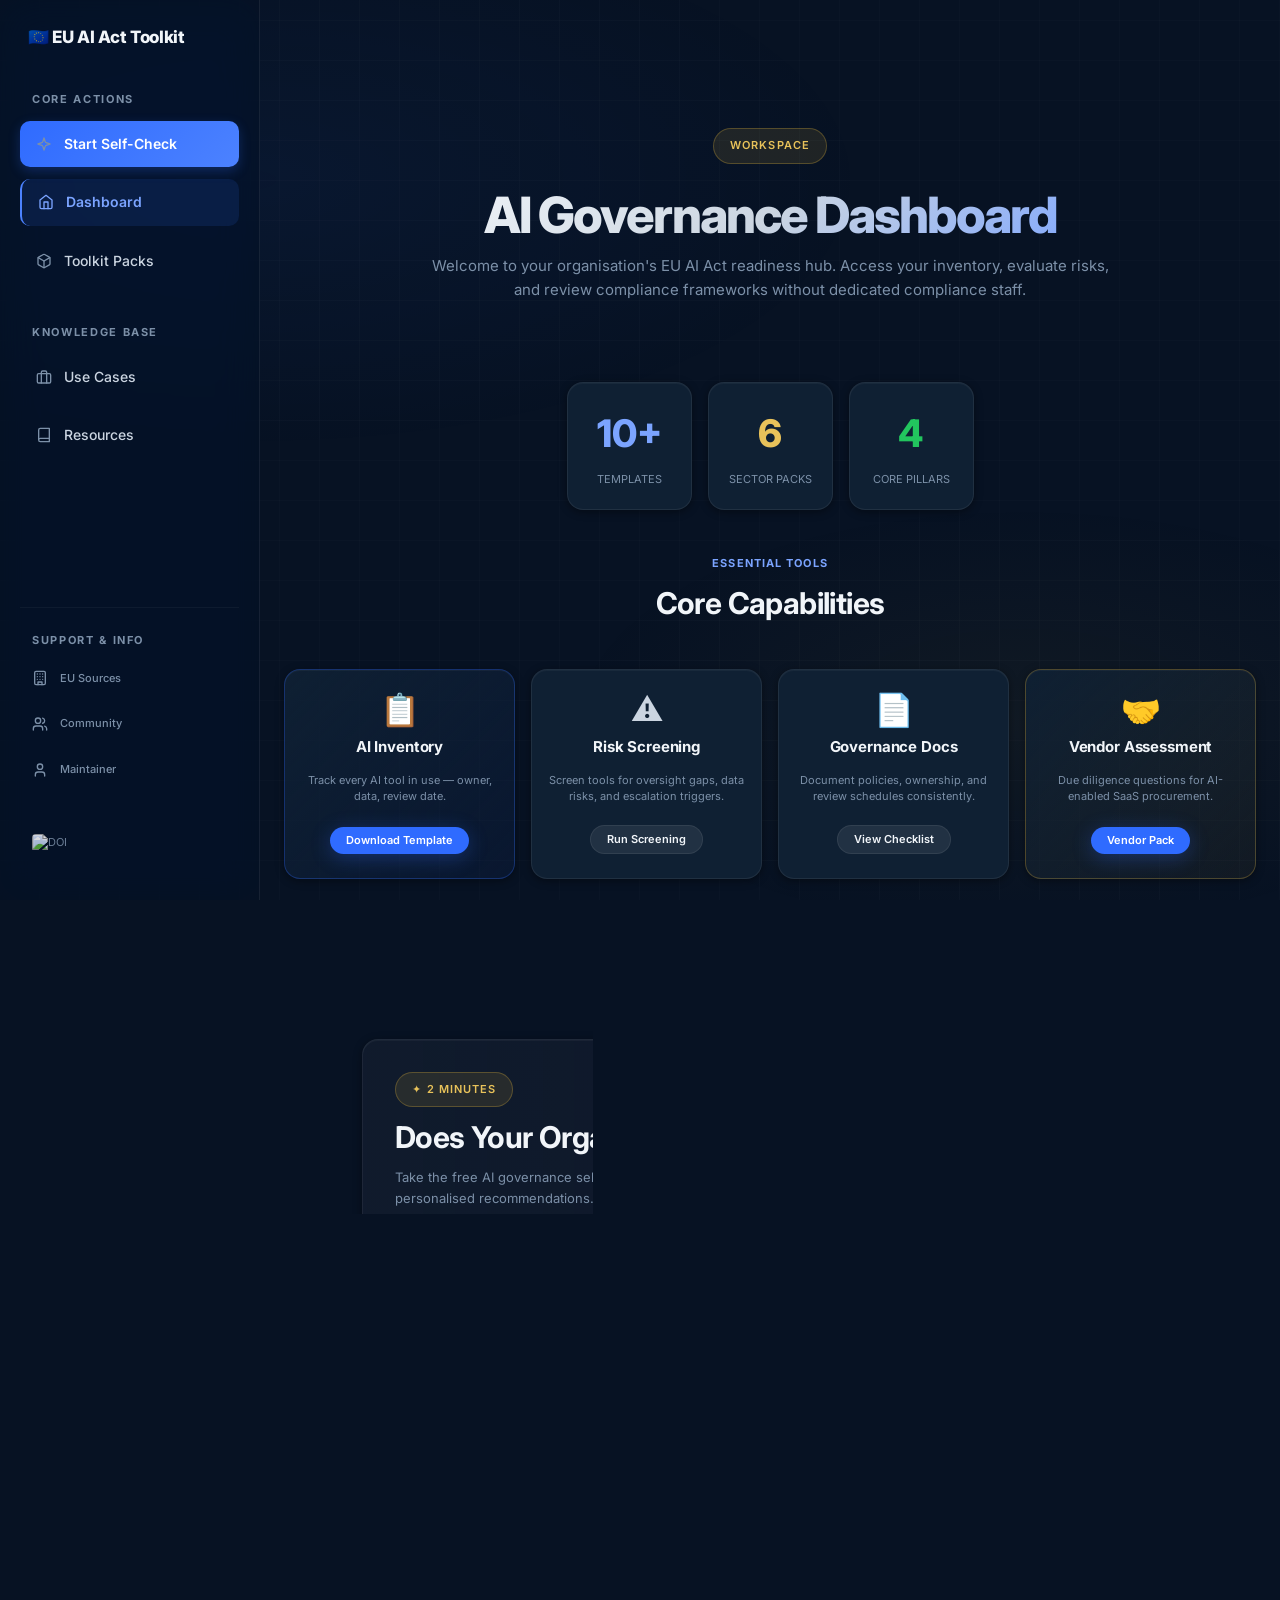
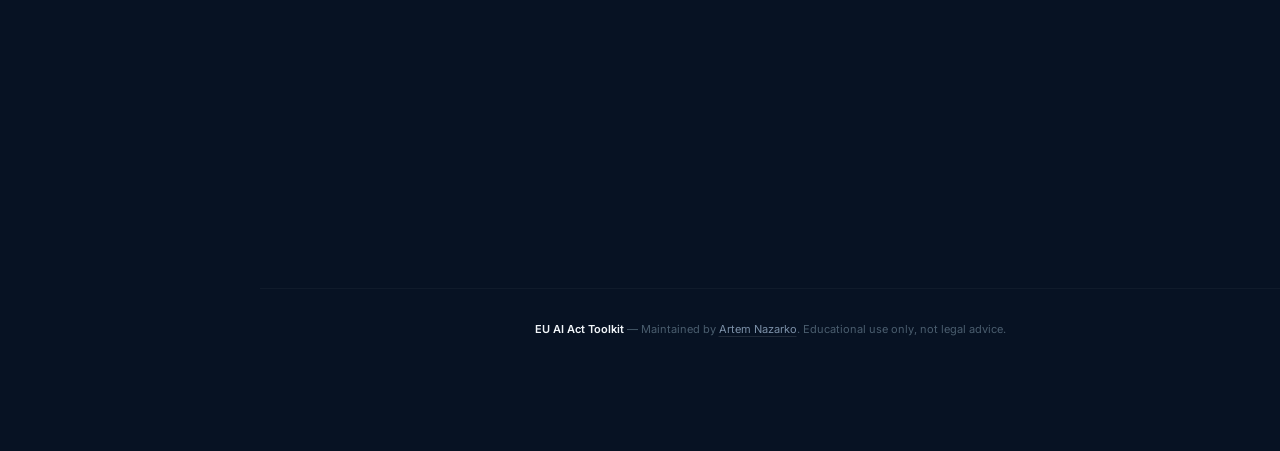
==== docs/index.html @ d7a8f609 "fix(repo): Fix DOI badge rendering with shields.io, remove discussions badge, and sync CITATION vers" ====
<!DOCTYPE html>
<html lang="en">
<head>
  <meta charset="UTF-8">
  <meta name="viewport" content="width=device-width, initial-scale=1.0">
  <title>EU AI Act Toolkit — Dashboard</title>
  <meta name="description" content="Practical templates, checklists, and documentation tools for organisations working toward EU AI Act readiness. Built by a legal professional for real teams.">
  <link rel="stylesheet" href="assets/site.css">
  <link rel="icon" href="data:image/svg+xml,<svg xmlns='http://www.w3.org/2000/svg' viewBox='0 0 100 100'><text y='80' font-size='80'>🇪🇺</text></svg>">

  <!-- Open Graph / Social Cards -->
  <meta property="og:title" content="AI Governance Dashboard — EU AI Act Toolkit">
  <meta property="og:description" content="Your EU AI Act readiness hub. Access templates, evaluate risks, and review compliance frameworks.">
  <meta property="og:type" content="website">
  <meta property="og:url" content="https://artemhobotun.github.io/EU-AI-Act-Toolkit/index.html">
  <meta property="og:image" content="https://artemhobotun.github.io/EU-AI-Act-Toolkit/assets/og-image.svg">
  <meta property="og:site_name" content="EU AI Act Toolkit">
  <meta name="twitter:card" content="summary_large_image">
  <meta name="twitter:title" content="AI Governance Dashboard — EU AI Act Toolkit">
  <meta name="twitter:description" content="Your EU AI Act readiness hub. Access templates, evaluate risks, and review compliance frameworks.">
  <meta name="twitter:image" content="https://artemhobotun.github.io/EU-AI-Act-Toolkit/assets/og-image.svg">
</head>
<body>

<div class="layout-wrapper">
  
  <aside class="sidebar">
    <a href="index.html" class="logo">🇪🇺 EU AI Act Toolkit</a>
    
    <div class="nav-section">
      <div class="nav-section-title">Core Actions</div>
      <nav>
        <ul>
          <li><a href="quiz.html" class="nav-cta"><svg xmlns="http://www.w3.org/2000/svg" width="16" height="16" viewBox="0 0 24 24" fill="none" stroke="currentColor" stroke-width="2" stroke-linecap="round" stroke-linejoin="round" class="nav-icon"><path d="m12 3-1.912 5.813a2 2 0 0 1-1.275 1.275L3 12l5.813 1.912a2 2 0 0 1 1.275 1.275L12 21l1.912-5.813a2 2 0 0 1 1.275-1.275L21 12l-5.813-1.912a2 2 0 0 1-1.275-1.275L12 3Z"></path></svg> Start Self-Check</a></li>
          <li><a href="index.html" class="active"><svg xmlns="http://www.w3.org/2000/svg" width="16" height="16" viewBox="0 0 24 24" fill="none" stroke="currentColor" stroke-width="2" stroke-linecap="round" stroke-linejoin="round" class="nav-icon"><path d="m3 9 9-7 9 7v11a2 2 0 0 1-2 2H5a2 2 0 0 1-2-2z"></path><polyline points="9 22 9 12 15 12 15 22"></polyline></svg> Dashboard</a></li>
          <li><a href="packs.html"><svg xmlns="http://www.w3.org/2000/svg" width="16" height="16" viewBox="0 0 24 24" fill="none" stroke="currentColor" stroke-width="2" stroke-linecap="round" stroke-linejoin="round" class="nav-icon"><path d="M21 8a2 2 0 0 0-1-1.73l-7-4a2 2 0 0 0-2 0l-7 4A2 2 0 0 0 3 8v8a2 2 0 0 0 1 1.73l7 4a2 2 0 0 0 2 0l7-4A2 2 0 0 0 21 16Z"></path><path d="m3.3 7 8.7 5 8.7-5"></path><path d="M12 22V12"></path></svg> Toolkit Packs</a></li>
        </ul>
      </nav>
    </div>

    <div class="nav-section">
      <div class="nav-section-title">Knowledge Base</div>
      <nav>
        <ul>
          <li><a href="use-cases.html"><svg xmlns="http://www.w3.org/2000/svg" width="16" height="16" viewBox="0 0 24 24" fill="none" stroke="currentColor" stroke-width="2" stroke-linecap="round" stroke-linejoin="round" class="nav-icon"><rect width="20" height="14" x="2" y="7" rx="2" ry="2"></rect><path d="M16 21V5a2 2 0 0 0-2-2h-4a2 2 0 0 0-2 2v16"></path></svg> Use Cases</a></li>
          <li><a href="resources.html"><svg xmlns="http://www.w3.org/2000/svg" width="16" height="16" viewBox="0 0 24 24" fill="none" stroke="currentColor" stroke-width="2" stroke-linecap="round" stroke-linejoin="round" class="nav-icon"><path d="M4 19.5v-15A2.5 2.5 0 0 1 6.5 2H20v20H6.5a2.5 2.5 0 0 1 0-5H20"></path></svg> Resources</a></li>
        </ul>
      </nav>
    </div>

    <div class="sidebar-footer">
      <div class="nav-section-title">Support & Info</div>
      <nav>
        <ul>
          <li><a href="official-sources.html"><svg xmlns="http://www.w3.org/2000/svg" width="16" height="16" viewBox="0 0 24 24" fill="none" stroke="currentColor" stroke-width="2" stroke-linecap="round" stroke-linejoin="round" class="nav-icon"><rect width="16" height="20" x="4" y="2" rx="2" ry="2"></rect><path d="M9 22v-4h6v4"></path><path d="M8 6h.01"></path><path d="M16 6h.01"></path><path d="M12 6h.01"></path><path d="M12 10h.01"></path><path d="M12 14h.01"></path><path d="M16 10h.01"></path><path d="M16 14h.01"></path><path d="M8 10h.01"></path><path d="M8 14h.01"></path></svg> EU Sources</a></li>
          <li><a href="community.html"><svg xmlns="http://www.w3.org/2000/svg" width="16" height="16" viewBox="0 0 24 24" fill="none" stroke="currentColor" stroke-width="2" stroke-linecap="round" stroke-linejoin="round" class="nav-icon"><path d="M16 21v-2a4 4 0 0 0-4-4H6a4 4 0 0 0-4 4v2"></path><circle cx="9" cy="7" r="4"></circle><path d="M22 21v-2a4 4 0 0 0-3-3.87"></path><path d="M16 3.13a4 4 0 0 1 0 7.75"></path></svg> Community</a></li>
          <li><a href="maintainer.html"><svg xmlns="http://www.w3.org/2000/svg" width="16" height="16" viewBox="0 0 24 24" fill="none" stroke="currentColor" stroke-width="2" stroke-linecap="round" stroke-linejoin="round" class="nav-icon"><path d="M19 21v-2a4 4 0 0 0-4-4H9a4 4 0 0 0-4 4v2"></path><circle cx="12" cy="7" r="4"></circle></svg> Maintainer</a></li>
        </ul>
      </nav>
      <div style="margin-top: var(--s-4); padding: 0 var(--s-3);">
        <a href="https://doi.org/10.5281/zenodo.20277010" target="_blank" rel="noopener">
          <img src="https://img.shields.io/badge/DOI-10.5281%2Fzenodo.20277010-blue.svg" alt="DOI" style="max-width: 100%; border-radius: 4px; display: block; opacity: 0.85; transition: opacity 0.2s;" onmouseover="this.style.opacity=1" onmouseout="this.style.opacity=0.85">
        </a>
      </div>
    </div>
  </aside>

  <main class="content">

    <!-- Dashboard Header -->
    <section class="hero" >
      <div class="hero-eyebrow">Workspace</div>
      <h1 style="font-size: var(--text-4xl); margin-bottom: var(--s-3);">AI Governance Dashboard</h1>
      <p class="hero-subtitle" style="margin: 0; max-width: 700px; font-size: var(--text-base);">
        Welcome to your organisation's EU AI Act readiness hub. Access your inventory, evaluate risks, and review compliance frameworks without dedicated compliance staff.
      </p>
    </section>

    <!-- Quick Stats -->
    <section style="padding-top: 0; padding-bottom: var(--s-10);">
      <div class="cards-grid-3">
        <div class="card" style="align-items: center; padding: var(--s-5);">
          <span style="font-size: var(--text-3xl); font-weight: 800; color: var(--blue-400);">10+</span>
          <span style="font-size: var(--text-xs); color: var(--text-muted); text-transform: uppercase;">Templates</span>
        </div>
        <div class="card" style="align-items: center; padding: var(--s-5);">
          <span style="font-size: var(--text-3xl); font-weight: 800; color: var(--gold-400);">6</span>
          <span style="font-size: var(--text-xs); color: var(--text-muted); text-transform: uppercase;">Sector Packs</span>
        </div>
        <div class="card" style="align-items: center; padding: var(--s-5);">
          <span style="font-size: var(--text-3xl); font-weight: 800; color: var(--green-500);">4</span>
          <span style="font-size: var(--text-xs); color: var(--text-muted); text-transform: uppercase;">Core Pillars</span>
        </div>
      </div>
    </section>

    <!-- Essential Tools Widget -->
    <section style="padding-top: 0;">
      <div class="section-header" >
        <span class="section-label">Essential Tools</span>
        <h2 style="font-size: var(--text-2xl);">Core Capabilities</h2>
      </div>
      <div class="cards-grid-4">
        <div class="card card-featured">
          <div class="card-icon">📋</div>
          <h3>AI Inventory</h3>
          <p>Track every AI tool in use — owner, data, review date.</p>
          <div class="card-buttons">
            <a href="https://github.com/artemhobotun/EU-AI-Act-Toolkit/blob/main/toolkit/templates/ai-system-inventory.csv" class="btn btn-sm btn-primary">Download Template</a>
          </div>
        </div>
        <div class="card">
          <div class="card-icon">⚠️</div>
          <h3>Risk Screening</h3>
          <p>Screen tools for oversight gaps, data risks, and escalation triggers.</p>
          <div class="card-buttons">
            <a href="https://github.com/artemhobotun/EU-AI-Act-Toolkit/blob/main/toolkit/templates/ai-risk-screening-form.md" class="btn btn-sm btn-secondary">Run Screening</a>
          </div>
        </div>
        <div class="card">
          <div class="card-icon">📄</div>
          <h3>Governance Docs</h3>
          <p>Document policies, ownership, and review schedules consistently.</p>
          <div class="card-buttons">
            <a href="https://github.com/artemhobotun/EU-AI-Act-Toolkit/blob/main/toolkit/checklists/ai-tool-owner-checklist.md" class="btn btn-sm btn-secondary">View Checklist</a>
          </div>
        </div>
        <div class="card card-gold">
          <div class="card-icon">🤝</div>
          <h3>Vendor Assessment</h3>
          <p>Due diligence questions for AI-enabled SaaS procurement.</p>
          <div class="card-buttons">
            <a href="packs.html" class="btn btn-sm btn-primary">Vendor Pack</a>
          </div>
        </div>
      </div>
    </section>

    <!-- Quiz CTA Widget -->
    <section>
      <div class="card" style="display: flex; flex-wrap: wrap; gap: var(--s-6); align-items: center; position: relative; overflow: hidden; padding: var(--s-8); background: linear-gradient(to right, rgba(30, 41, 59, 0.4), rgba(15, 23, 42, 0.8));">
        <div style="position: absolute; top: -40px; right: -40px; width: 200px; height: 200px; border-radius: 50%; background: radial-gradient(var(--blue-glow), transparent); pointer-events: none;"></div>
        
        <div style="flex: 1; min-width: 300px;">
          <div class="hero-eyebrow" style="margin-bottom: var(--s-3);">✦ 2 minutes</div>
          <h2 style="font-size: var(--text-2xl); margin-bottom: var(--s-3);">Does Your Organisation Need AI Governance Attention?</h2>
          <p style="font-size: var(--text-sm); color: var(--text-muted); max-width: 520px; margin: 0; line-height: 1.6;">
            Take the free AI governance self-check to understand your readiness level and get personalised recommendations.
          </p>
        </div>
        
        <div style="flex-shrink: 0;">
          <a href="quiz.html" class="btn btn-gold btn-lg" style="box-shadow: 0 4px 20px rgba(212,169,58,0.4);">Start the Self-Check →</a>
        </div>
      </div>
    </section>

    <!-- Jump Back In / Quick Links -->
    <section>
      <div class="section-header" >
        <span class="section-label">Quick Links</span>
        <h2 style="font-size: var(--text-2xl);">Choose Your Starting Point</h2>
      </div>
      <div class="cards-grid-3">
        <div class="card">
          <div class="card-icon">🆕</div>
          <h3>New to AI governance?</h3>
          <p>Start with the 30-minute readiness self-assessment.</p>
          <div class="card-buttons">
            <a href="https://github.com/artemhobotun/EU-AI-Act-Toolkit/blob/main/toolkit/starter-pack/printable/30-minute-readiness-self-assessment.md" class="btn btn-sm btn-primary">Starter Pack</a>
          </div>
        </div>
        <div class="card">
          <div class="card-icon">🛒</div>
          <h3>Buying or renewing AI SaaS?</h3>
          <p>Evaluate AI-enabled tools systematically.</p>
          <div class="card-buttons">
            <a href="packs.html" class="btn btn-sm btn-primary">Vendor Pack</a>
          </div>
        </div>
        <div class="card">
          <div class="card-icon">⚖️</div>
          <h3>High-risk or complex case?</h3>
          <p>Understand when to involve legal or technical specialists.</p>
          <div class="card-buttons">
            <a href="https://github.com/artemhobotun/EU-AI-Act-Toolkit/blob/main/guide/16-what-to-escalate-for-legal-review.md" class="btn btn-sm btn-secondary">Escalation Guide</a>
          </div>
        </div>
      </div>
    </section>

    
    <footer class="simple-footer">
      <p><strong>EU AI Act Toolkit</strong> — Maintained by <a href="maintainer.html">Artem Nazarko</a>. Educational use only, not legal advice.</p>
    </footer>

  </main>
</div>

<script src="assets/site.js" defer></script>

  <!-- Search Modal -->
  <div id="search-modal">
    <div class="search-modal-content">
      <div class="search-header">
        <svg xmlns="http://www.w3.org/2000/svg" width="20" height="20" viewBox="0 0 24 24" fill="none" stroke="currentColor" stroke-width="2" stroke-linecap="round" stroke-linejoin="round"><circle cx="11" cy="11" r="8"></circle><line x1="21" y1="21" x2="16.65" y2="16.65"></line></svg>
        <input type="text" id="search-input" placeholder="Search templates, guidelines, terms... (Cmd+K)" autocomplete="off">
      </div>
      <div id="search-results" class="search-results"></div>
    </div>
  </div>

  <script src="assets/main.js"></script>
</body>
</html>
---- docs/assets/site.css ----
/* EU AI Act Toolkit — Premium Design System v3.0 */

/* Import Inter font */
@import url('https://fonts.googleapis.com/css2?family=Inter:wght@300;400;500;600;700;800&display=swap');

/* ── Design Tokens ───────────────────────────── */
:root {
  /* Color palette */
  --bg-base:         #071223;
  --bg-surface:      #0D1B2A;
  --bg-card:         #0F2033;
  --bg-card-hover:   #132540;
  --bg-inset:        #071828;
  --bg-light:        #F8FAFC;
  --bg-panel:        #F1F5F9;

  --blue-600:        #2F6BFF;
  --blue-500:        #4C82FF;
  --blue-400:        #7BA4FF;
  --blue-300:        #A8C4FF;
  --blue-100:        rgba(47,107,255,0.12);
  --blue-glow:       rgba(47,107,255,0.25);

  --gold-500:        #D4A93A;
  --gold-400:        #E8C25A;
  --gold-300:        #F2D27C;
  --gold-100:        rgba(212,169,58,0.12);

  --green-500:       #22C55E;
  --green-100:       rgba(34,197,94,0.12);
  --purple-500:      #8b5cf6;
  --purple-100:      rgba(139,92,246,0.12);
  --amber-500:       #F59E0B;
  --amber-100:       rgba(245,158,11,0.12);
  --red-400:         #F87171;
  --red-100:         rgba(248,113,113,0.10);

  --text-primary:    #F1F5F9;
  --text-secondary:  #CBD5E1;
  --text-muted:      #7C90A8;
  --text-faint:      #4A5D6E;
  --text-dark:       #0D1B2A;
  --text-gold:       #D4A93A;

  --border:          rgba(255,255,255,0.07);
  --border-light:    rgba(255,255,255,0.04);
  --border-blue:     rgba(47,107,255,0.30);
  --border-gold:     rgba(212,169,58,0.30);

  /* Spacing */
  --s-1:   4px;   --s-2:  8px;  --s-3:  12px;  --s-4:  16px;
  --s-5:  20px;   --s-6: 24px;  --s-8:  32px;  --s-10: 40px;
  --s-12: 48px;   --s-16: 64px; --s-20: 80px;  --s-24: 96px;

  /* Typography */
  --font:  'Inter', -apple-system, BlinkMacSystemFont, 'Segoe UI', system-ui, sans-serif;
  --mono:  'JetBrains Mono', 'Fira Code', 'Cascadia Code', monospace;

  --text-xs:   11px;  --text-sm:   13px;  --text-base: 15px;
  --text-md:   17px;  --text-lg:   20px;  --text-xl:   24px;
  --text-2xl:  30px;  --text-3xl:  38px;  --text-4xl:  50px;
  --text-5xl:  64px;

  /* Radii */
  --r-sm:  6px;   --r-md:  10px;  --r-lg:  16px;
  --r-xl:  20px;  --r-2xl: 28px;  --r-full: 999px;

  /* Shadows */
  --shadow-sm:   0 1px 3px rgba(0,0,0,0.5);
  --shadow-md:   0 4px 14px rgba(0,0,0,0.5);
  --shadow-lg:   0 8px 32px rgba(0,0,0,0.6);
  --shadow-blue: 0 4px 20px rgba(47,107,255,0.30);
  --shadow-card: 0 2px 8px rgba(0,0,0,0.4), inset 0 1px 0 rgba(255,255,255,0.04);

  /* Transitions */
  --t-fast:  150ms cubic-bezier(.4,0,.2,1);
  --t-base:  250ms cubic-bezier(.4,0,.2,1);
  --t-slow:  400ms cubic-bezier(.4,0,.2,1);

  /* Nav */
  --nav-h: 64px;

  /* Max widths */
  --max-w: 1200px;
  --max-w-md: 800px;
  --max-w-sm: 600px;
}

[data-theme="light"] {
  --bg-base:         #F8FAFC;
  --bg-surface:      #FFFFFF;
  --bg-card:         #FFFFFF;
  --bg-card-hover:   #F1F5F9;
  --bg-inset:        #E2E8F0;
  --bg-light:        #071223;
  --bg-panel:        #1E293B;

  --blue-600:        #2563EB;
  --blue-500:        #3B82F6;
  --blue-400:        #60A5FA;
  --blue-300:        #93C5FD;
  --blue-100:        rgba(37,99,235,0.12);
  --blue-glow:       rgba(37,99,235,0.15);

  --text-primary:    #0F172A;
  --text-secondary:  #334155;
  --text-muted:      #64748B;
  --text-faint:      #94A3B8;

  --border:          rgba(0,0,0,0.1);
  --border-light:    rgba(0,0,0,0.05);
  --border-blue:     rgba(37,99,235,0.30);
  --border-gold:     rgba(212,169,58,0.30);
}


/* ── Reset & Base ────────────────────────────── */
*, *::before, *::after { box-sizing: border-box; margin: 0; padding: 0; }

html {
  scroll-behavior: smooth;
  -webkit-font-smoothing: antialiased;
  -moz-osx-font-smoothing: grayscale;
}

body {
  font-family: var(--font);
  font-size: var(--text-base);
  line-height: 1.6;
  color: var(--text-secondary);
  background: var(--bg-base);
  overflow-x: hidden;
}

/* ── Keyframes & Animations ──────────────────── */
@keyframes fadeInUp {
  from { opacity: 0; transform: translateY(20px); }
  to { opacity: 1; transform: translateY(0); }
}

@keyframes pulseGlow {
  0% { box-shadow: 0 0 0 0 rgba(47, 107, 255, 0.4); }
  70% { box-shadow: 0 0 0 10px rgba(47, 107, 255, 0); }
  100% { box-shadow: 0 0 0 0 rgba(47, 107, 255, 0); }
}

.animate-fade-in {
  animation: fadeInUp 0.7s cubic-bezier(0.16, 1, 0.3, 1) both;
}

main > section {
  animation: fadeInUp 0.7s cubic-bezier(0.16, 1, 0.3, 1) both;
}
main > section:nth-child(1) { animation-delay: 0.1s; }
main > section:nth-child(2) { animation-delay: 0.2s; }
main > section:nth-child(3) { animation-delay: 0.3s; }
main > section:nth-child(4) { animation-delay: 0.4s; }
main > section:nth-child(5) { animation-delay: 0.5s; }

body::before {
  content: '';
  position: fixed;
  inset: 0;
  background-image:
    radial-gradient(ellipse 80% 50% at 20% 20%, rgba(47,107,255,0.06) 0%, transparent 60%),
    radial-gradient(ellipse 60% 40% at 80% 80%, rgba(212,169,58,0.05) 0%, transparent 60%),
    repeating-linear-gradient(0deg, transparent, transparent 39px, rgba(255,255,255,0.015) 39px, rgba(255,255,255,0.015) 40px),
    repeating-linear-gradient(90deg, transparent, transparent 39px, rgba(255,255,255,0.015) 39px, rgba(255,255,255,0.015) 40px);
  pointer-events: none;
  z-index: 0;
}

body > * { position: relative; z-index: 1; }

/* ── Typography ──────────────────────────────── */
h1, h2, h3, h4, h5 {
  font-family: var(--font);
  font-weight: 700;
  line-height: 1.2;
  color: var(--text-primary);
}

h1 { font-size: var(--text-4xl); letter-spacing: -0.03em; }
h2 { font-size: var(--text-3xl); letter-spacing: -0.02em; }
h3 { font-size: var(--text-xl);  letter-spacing: -0.01em; }
h4 { font-size: var(--text-lg);  letter-spacing: -0.005em; }

@media (max-width: 768px) {
  h1 { font-size: var(--text-3xl); }
  h2 { font-size: var(--text-2xl); }
}

p { margin-bottom: var(--s-4); }
p:last-child { margin-bottom: 0; }

a { color: var(--blue-400); text-decoration: none; transition: color var(--t-fast); }
a:hover { color: var(--blue-300); }

ul, ol { padding-left: var(--s-6); }
li { margin-bottom: var(--s-2); }

strong { font-weight: 600; color: var(--text-primary); }
small { font-size: var(--text-sm); }

code {
  font-family: var(--mono);
  font-size: 0.875em;
  background: rgba(47,107,255,0.10);
  color: var(--blue-300);
  padding: 2px 6px;
  border-radius: var(--r-sm);
  border: 1px solid rgba(47,107,255,0.20);
}

hr {
  border: none;
  height: 1px;
  background: var(--border);
  margin: var(--s-16) 0;
}

/* ── Layout ──────────────────────────────────── */
.layout-wrapper {
  display: grid;
  grid-template-columns: 260px 1fr;
  min-height: 100vh;
}

main { 
  padding-top: var(--s-8); 
  padding-bottom: var(--s-16);
  min-height: 100vh; 
  width: 100%;
  display: flex;
  flex-direction: column;
}
main > footer {
  margin-top: auto !important;
}

@media (max-width: 900px) {
  .layout-wrapper {
    grid-template-columns: 1fr;
    padding-bottom: 70px; /* Space for bottom nav */
  }
  main {
    padding-top: var(--s-4);
  }
}

section {
  padding: var(--s-20) var(--s-6);
  max-width: var(--max-w);
  margin: 0 auto;
}

section.full-width { max-width: none; }

.container {
  max-width: var(--max-w);
  margin: 0 auto;
  padding: 0 var(--s-6);
}

/* ── Sidebar Navigation ──────────────────────── */
.sidebar {
  position: sticky;
  top: 0;
  height: 100vh;
  background: rgba(7,18,35,0.7);
  backdrop-filter: blur(20px) saturate(180%);
  -webkit-backdrop-filter: blur(20px) saturate(180%);
  border-right: 1px solid var(--border);
  z-index: 100;
  display: flex;
  flex-direction: column;
  padding: var(--s-6) var(--s-5);
  overflow-y: auto;
}

.logo {
  font-size: var(--text-md);
  font-weight: 800;
  color: var(--text-primary) !important;
  text-decoration: none;
  display: flex;
  align-items: center;
  gap: var(--s-3);
  letter-spacing: -0.02em;
  margin-bottom: var(--s-10);
  padding: 0 var(--s-2);
}
.logo:hover { color: var(--blue-400) !important; }

.nav-section {
  margin-bottom: var(--s-8);
}

.nav-section-title {
  font-size: 11px;
  font-weight: 700;
  text-transform: uppercase;
  letter-spacing: 0.15em;
  color: var(--text-muted);
  margin-bottom: var(--s-3);
  padding: 0 var(--s-3);
}

nav ul {
  display: flex;
  flex-direction: column;
  gap: var(--s-1);
  list-style: none;
  padding: 0; margin: 0;
}

nav a {
  display: flex;
  align-items: center;
  gap: var(--s-3);
  font-size: 14px;
  font-weight: 500;
  color: var(--text-secondary) !important;
  text-decoration: none;
  padding: var(--s-3) var(--s-4);
  border-radius: var(--r-md);
  transition: all var(--t-fast);
}
nav a:hover { 
  color: var(--text-primary) !important; 
  background: rgba(255,255,255,0.06); 
  transform: translateX(4px);
}
nav a.active { 
  color: var(--blue-400) !important; 
  background: rgba(47,107,255,0.12); 
  font-weight: 600;
  border-left: 2px solid var(--blue-500);
}
nav a.nav-cta {
  color: #fff !important;
  background: linear-gradient(135deg, var(--blue-600), var(--blue-500));
  box-shadow: 0 4px 12px rgba(47,107,255,0.25);
  font-weight: 600;
  border-left: none;
}
nav a.nav-cta:hover { 
  background: var(--blue-500); 
  transform: translateY(-1px);
  box-shadow: 0 6px 16px rgba(47,107,255,0.35);
}

.sidebar-footer {
  margin-top: auto;
  padding-top: var(--s-6);
  border-top: 1px solid var(--border-light);
}
.sidebar-footer a {
  font-size: var(--text-xs);
  color: var(--text-muted) !important;
  padding: var(--s-2) var(--s-3);
}

@media (max-width: 900px) {
  .layout-wrapper {
    grid-template-columns: 1fr;
    padding-bottom: 70px; /* Space for bottom nav */
  }
  main {
    padding-top: var(--s-4);
  }
  .sidebar {
    position: fixed;
    bottom: 0; top: auto; left: 0; right: 0;
    height: 70px;
    border-right: none;
    border-top: 1px solid var(--border);
    flex-direction: row;
    padding: 0 var(--s-2);
    align-items: center;
    justify-content: space-around;
    z-index: 1000;
  }
  .logo { display: none; }
  .nav-section { margin-bottom: 0; display: contents; }
  .nav-section-title { display: none; }
  .sidebar-footer { display: none; }
  
  nav { display: contents; }
  nav ul { display: contents; }
  nav a { 
    display: flex;
    flex-direction: column; 
    gap: 4px; 
    font-size: 10px; 
    padding: var(--s-2); 
    border-radius: var(--r-sm);
    text-align: center;
    flex: 1;
    align-items: center;
  }
  nav a:hover { transform: none; }
  nav a.nav-cta { background: transparent; color: var(--blue-400) !important; box-shadow: none; }
}

/* ── Buttons ──────────────────────────────────── */
.btn {
  display: inline-flex;
  align-items: center;
  gap: var(--s-2);
  font-family: var(--font);
  font-size: var(--text-sm);
  font-weight: 600;
  line-height: 1;
  text-decoration: none;
  border: none;
  cursor: pointer;
  border-radius: var(--r-full);
  padding: var(--s-3) var(--s-5);
  transition: all var(--t-base);
  white-space: nowrap;
}

.btn-primary {
  background: var(--blue-600);
  color: #fff !important;
  box-shadow: var(--shadow-blue);
}
.btn-primary:hover { background: var(--blue-500); transform: translateY(-1px); box-shadow: 0 6px 24px rgba(47,107,255,0.40); }

.btn-secondary {
  background: rgba(255,255,255,0.08);
  color: var(--text-primary) !important;
  border: 1px solid var(--border);
}
.btn-secondary:hover { background: rgba(255,255,255,0.12); transform: translateY(-1px); }

.btn-gold {
  background: var(--gold-500);
  color: var(--bg-base) !important;
  font-weight: 700;
  box-shadow: 0 4px 16px rgba(212,169,58,0.30);
}
.btn-gold:hover { background: var(--gold-400); transform: translateY(-1px); box-shadow: 0 6px 24px rgba(212,169,58,0.40); }

.btn-outline {
  background: transparent;
  color: var(--blue-400) !important;
  border: 1px solid var(--border-blue);
}
.btn-outline:hover { background: var(--blue-100); transform: translateY(-1px); }

.btn-ghost {
  background: transparent;
  color: var(--text-secondary) !important;
  border: 1px solid var(--border);
}
.btn-ghost:hover { color: var(--text-primary) !important; background: rgba(255,255,255,0.06); }

.btn-sm { padding: var(--s-2) var(--s-4); font-size: var(--text-xs); }
.btn-lg { padding: var(--s-4) var(--s-8); font-size: var(--text-md); border-radius: var(--r-xl); }
.btn:disabled { opacity: 0.4; cursor: not-allowed; pointer-events: none; }

/* ── Hero ─────────────────────────────────────── */
.hero {
  position: relative;
  padding: var(--s-24) var(--s-6) var(--s-20);
  text-align: center;
  max-width: var(--max-w);
  margin: 0 auto;
}

.hero-eyebrow {
  display: inline-flex;
  align-items: center;
  gap: var(--s-2);
  font-size: var(--text-xs);
  font-weight: 600;
  letter-spacing: 0.1em;
  text-transform: uppercase;
  color: var(--gold-400);
  background: var(--gold-100);
  border: 1px solid var(--border-gold);
  padding: var(--s-2) var(--s-4);
  border-radius: var(--r-full);
  margin-bottom: var(--s-6);
}

.hero h1 {
  font-size: var(--text-5xl);
  font-weight: 800;
  letter-spacing: -0.04em;
  line-height: 1.08;
  margin-bottom: var(--s-6);
  background: linear-gradient(135deg, #F1F5F9 0%, #CBD5E1 50%, var(--blue-400) 100%);
  -webkit-background-clip: text;
  -webkit-text-fill-color: transparent;
  background-clip: text;
}

.hero h1.gold-gradient {
  background: linear-gradient(135deg, #F1F5F9 0%, var(--gold-300) 60%, var(--gold-500) 100%);
  -webkit-background-clip: text;
  -webkit-text-fill-color: transparent;
  background-clip: text;
}

@media (max-width: 768px) {
  .hero h1 { font-size: var(--text-3xl); }
  .hero { padding: var(--s-16) var(--s-4) var(--s-12); }
}

.hero-subtitle {
  font-size: var(--text-lg);
  color: var(--text-muted);
  max-width: 640px;
  margin: 0 auto var(--s-10);
  line-height: 1.6;
}

.hero-buttons {
  display: flex;
  gap: var(--s-3);
  justify-content: center;
  flex-wrap: wrap;
}

.hero-note {
  font-size: var(--text-xs);
  color: var(--text-faint);
  margin-top: var(--s-5);
  font-style: italic;
}

/* ── Section Headers ──────────────────────────── */
.section-header {
  text-align: center;
  margin-bottom: var(--s-12);
}

.section-label {
  display: inline-block;
  font-size: var(--text-xs);
  font-weight: 700;
  letter-spacing: 0.1em;
  text-transform: uppercase;
  color: var(--blue-400);
  margin-bottom: var(--s-3);
}

.section-header h2 { font-size: var(--text-3xl); margin-bottom: var(--s-4); }
.section-header p { font-size: var(--text-md); color: var(--text-muted); max-width: 560px; margin: 0 auto; }

/* ── Cards ────────────────────────────────────── */
.cards-grid {
  display: grid;
  grid-template-columns: repeat(auto-fit, minmax(280px, 1fr));
  gap: var(--s-4);
}

.cards-grid-3 {
  display: grid;
  grid-template-columns: repeat(3, 1fr);
  gap: var(--s-4);
}
@media (max-width: 900px) { .cards-grid-3 { grid-template-columns: repeat(2, 1fr); } }
@media (max-width: 600px) { .cards-grid-3 { grid-template-columns: 1fr; } }

.cards-grid-2 {
  display: grid;
  grid-template-columns: repeat(auto-fit, minmax(360px, 1fr));
  gap: var(--s-4);
}

.cards-grid-4 {
  display: grid;
  grid-template-columns: repeat(4, 1fr);
  gap: var(--s-4);
}

@media (max-width: 900px) { .cards-grid-4 { grid-template-columns: repeat(2, 1fr); } }
@media (max-width: 500px) { .cards-grid-4 { grid-template-columns: 1fr; } }

.cards-grid-4 .card {
  text-align: center;
  align-items: center;
  padding: var(--s-6) var(--s-4);
}
.cards-grid-4 .card-icon { font-size: 32px; }
.cards-grid-4 .card h3 { font-size: var(--text-base); }
.cards-grid-4 .card p { font-size: var(--text-xs); color: var(--text-muted); line-height: 1.5; }
.cards-grid-4 .card-buttons { justify-content: center; }

.card {
  background: var(--bg-card);
  border: 1px solid var(--border);
  border-radius: var(--r-lg);
  padding: var(--s-6);
  display: flex;
  flex-direction: column;
  gap: var(--s-2);
  box-shadow: var(--shadow-card);
  transition: transform var(--t-base), border-color var(--t-base), box-shadow var(--t-base), background var(--t-base);
  position: relative;
  overflow: hidden;
}

.card::after {
  content: '';
  position: absolute;
  top: 0; left: 0; right: 0;
  height: 1px;
  background: linear-gradient(90deg, transparent, rgba(47,107,255,0.30), transparent);
  opacity: 0;
  transition: opacity var(--t-base);
}

.card:hover {
  transform: translateY(-3px);
  border-color: rgba(47,107,255,0.20);
  box-shadow: 0 8px 32px rgba(0,0,0,0.5), 0 0 0 1px rgba(47,107,255,0.10);
  background: var(--bg-card-hover);
}
.card:hover::after { opacity: 1; }

.card-icon { font-size: 26px; line-height: 1; }
.card h3 { font-size: var(--text-md); color: var(--text-primary); margin: var(--s-1) 0 var(--s-2); }
.card p { font-size: var(--text-sm); color: var(--text-muted); line-height: 1.6; margin: 0; }

.card-buttons {
  display: flex;
  gap: var(--s-2);
  flex-wrap: wrap;
  margin-top: auto;
  padding-top: var(--s-3);
}

.card.card-featured { border-color: var(--border-blue); background: linear-gradient(135deg, var(--bg-card), rgba(47,107,255,0.06)); }
.card.card-gold { border-color: var(--border-gold); background: linear-gradient(135deg, var(--bg-card), rgba(212,169,58,0.05)); }

/* ── Badges & Tags ────────────────────────────── */
.badge {
  display: inline-flex;
  align-items: center;
  gap: var(--s-1);
  font-size: var(--text-xs);
  font-weight: 600;
  padding: 3px var(--s-3);
  border-radius: var(--r-full);
  width: fit-content;
}

.badge-blue  { background: var(--blue-100);  color: var(--blue-300);  border: 1px solid rgba(47,107,255,0.20); }
.badge-gold  { background: var(--gold-100);  color: var(--gold-300);  border: 1px solid rgba(212,169,58,0.20); }
.badge-green { background: var(--green-100); color: var(--green-500); border: 1px solid rgba(34,197,94,0.20); }
.badge-amber { background: var(--amber-100); color: var(--amber-500); border: 1px solid rgba(245,158,11,0.20); }
.badge-red   { background: var(--red-100);   color: var(--red-400);   border: 1px solid rgba(248,113,113,0.20); }
.badge-muted { background: rgba(255,255,255,0.05); color: var(--text-muted); border: 1px solid var(--border); }

/* ── Resource Row ─────────────────────────────── */
.resource-row {
  display: flex;
  align-items: center;
  gap: var(--s-4);
  padding: var(--s-4) var(--s-5);
  background: var(--bg-card);
  border: 1px solid var(--border);
  border-radius: var(--r-md);
  transition: all var(--t-fast);
  text-decoration: none;
  color: var(--text-primary) !important;
}
.resource-row:hover { border-color: var(--border-blue); background: var(--bg-card-hover); transform: translateX(3px); }
.resource-row-icon { font-size: 22px; flex-shrink: 0; }
.resource-row-body { flex: 1; min-width: 0; }
.resource-row-title { font-weight: 600; font-size: var(--text-base); color: var(--text-primary); }
.resource-row-desc { font-size: var(--text-sm); color: var(--text-muted); margin-top: 1px; }
.resource-row-arrow { color: var(--text-faint); font-size: 16px; flex-shrink: 0; transition: all var(--t-fast); }
.resource-row:hover .resource-row-arrow { color: var(--blue-400); transform: translateX(3px); }

/* ── Source Card ──────────────────────────────── */
.source-card {
  display: flex;
  gap: var(--s-4);
  align-items: flex-start;
  padding: var(--s-5) var(--s-6);
  background: var(--bg-card);
  border: 1px solid var(--border);
  border-radius: var(--r-lg);
  transition: all var(--t-base);
}
.source-card:hover { border-color: var(--border-blue); transform: translateY(-2px); box-shadow: var(--shadow-md); }
.source-card-badge {
  flex-shrink: 0;
  width: 44px;
  height: 44px;
  border-radius: var(--r-md);
  background: var(--blue-100);
  border: 1px solid var(--border-blue);
  display: flex;
  align-items: center;
  justify-content: center;
  font-size: 20px;
}
.source-card-body { flex: 1; min-width: 0; }
.source-card-body h4 { font-size: var(--text-base); margin-bottom: var(--s-1); color: var(--text-primary); }
.source-card-body p { font-size: var(--text-sm); color: var(--text-muted); margin-bottom: var(--s-3); }

/* ── Quiz Styles ──────────────────────────────── */
.quiz-wrapper {
  max-width: 700px;
  margin: 0 auto;
}

.quiz-progress-track {
  height: 4px;
  background: rgba(255,255,255,0.08);
  border-radius: var(--r-full);
  overflow: hidden;
  margin-bottom: var(--s-5);
}

.quiz-progress-fill {
  height: 100%;
  background: linear-gradient(90deg, var(--blue-600), var(--blue-400));
  border-radius: var(--r-full);
  transition: width 0.5s cubic-bezier(.4,0,.2,1);
}

.quiz-step-info {
  display: flex;
  justify-content: space-between;
  align-items: center;
  margin-bottom: var(--s-8);
  font-size: var(--text-sm);
  color: var(--text-muted);
}

.quiz-card {
  background: var(--bg-card);
  border: 1px solid var(--border);
  border-radius: var(--r-xl);
  padding: var(--s-10) var(--s-8);
  box-shadow: var(--shadow-lg);
}

.quiz-category-tag {
  display: inline-block;
  font-size: var(--text-xs);
  font-weight: 700;
  letter-spacing: 0.08em;
  text-transform: uppercase;
  color: var(--blue-400);
  background: var(--blue-100);
  border: 1px solid rgba(47,107,255,0.20);
  padding: 3px var(--s-3);
  border-radius: var(--r-full);
  margin-bottom: var(--s-5);
}

.quiz-question-text {
  font-size: var(--text-xl);
  font-weight: 700;
  color: var(--text-primary);
  line-height: 1.3;
  margin-bottom: var(--s-8);
}

.quiz-options {
  display: flex;
  flex-direction: column;
  gap: var(--s-3);
}

.quiz-option {
  display: flex;
  align-items: center;
  gap: var(--s-4);
  padding: var(--s-4) var(--s-5);
  background: rgba(255,255,255,0.03);
  border: 1.5px solid var(--border);
  border-radius: var(--r-md);
  cursor: pointer;
  transition: all var(--t-fast);
  font-size: var(--text-base);
  color: var(--text-secondary);
  font-family: var(--font);
  text-align: left;
  width: 100%;
  position: relative;
}
.quiz-option:hover { background: rgba(47,107,255,0.06); border-color: rgba(47,107,255,0.25); color: var(--text-primary); }
.quiz-option.selected { background: rgba(47,107,255,0.12); border-color: var(--blue-600); color: var(--text-primary); }

.quiz-option-dot {
  width: 18px;
  height: 18px;
  border-radius: 50%;
  border: 2px solid rgba(255,255,255,0.20);
  flex-shrink: 0;
  transition: all var(--t-fast);
  display: flex;
  align-items: center;
  justify-content: center;
}
.quiz-option.selected .quiz-option-dot {
  background: var(--blue-600);
  border-color: var(--blue-600);
}
.quiz-option.selected .quiz-option-dot::after {
  content: '';
  width: 6px;
  height: 6px;
  border-radius: 50%;
  background: white;
}

.quiz-option-text { flex: 1; }

.quiz-nav {
  display: flex;
  justify-content: space-between;
  align-items: center;
  margin-top: var(--s-8);
  gap: var(--s-4);
}

/* ── Quiz Result ──────────────────────────────── */
.quiz-result {
  background: var(--bg-card);
  border: 1px solid var(--border);
  border-radius: var(--r-xl);
  overflow: hidden;
  box-shadow: var(--shadow-lg);
}

.quiz-result-header {
  padding: var(--s-10) var(--s-8) var(--s-8);
  text-align: center;
  position: relative;
}

.result-level-icon {
  font-size: 56px;
  line-height: 1;
  margin-bottom: var(--s-5);
  display: block;
}

.result-level-badge {
  display: inline-block;
  font-size: var(--text-xs);
  font-weight: 700;
  letter-spacing: 0.1em;
  text-transform: uppercase;
  padding: var(--s-2) var(--s-5);
  border-radius: var(--r-full);
  margin-bottom: var(--s-5);
}

.result-low .quiz-result-header    { border-top: 4px solid var(--green-500); background: rgba(34,197,94,0.04); }
.result-low .result-level-badge    { background: var(--green-100); color: var(--green-500); border: 1px solid rgba(34,197,94,0.30); }
.result-moderate .quiz-result-header { border-top: 4px solid var(--amber-500); background: rgba(245,158,11,0.04); }
.result-moderate .result-level-badge { background: var(--amber-100); color: var(--amber-500); border: 1px solid rgba(245,158,11,0.30); }
.result-high .quiz-result-header   { border-top: 4px solid var(--blue-600); background: rgba(47,107,255,0.04); }
.result-high .result-level-badge   { background: var(--blue-100); color: var(--blue-400); border: 1px solid var(--border-blue); }

.result-title {
  font-size: var(--text-2xl);
  font-weight: 800;
  color: var(--text-primary);
  margin-bottom: var(--s-3);
}

.result-description {
  font-size: var(--text-base);
  color: var(--text-muted);
  max-width: 460px;
  margin: 0 auto;
  line-height: 1.7;
}

.quiz-result-body {
  padding: var(--s-8);
  border-top: 1px solid var(--border);
}

.result-steps { margin-bottom: var(--s-6); }
.result-steps h4 { font-size: var(--text-sm); font-weight: 700; color: var(--text-muted); text-transform: uppercase; letter-spacing: 0.06em; margin-bottom: var(--s-4); }

.result-step-item {
  display: flex;
  gap: var(--s-3);
  align-items: flex-start;
  margin-bottom: var(--s-3);
  font-size: var(--text-sm);
  color: var(--text-secondary);
}

.result-step-num {
  width: 22px;
  height: 22px;
  border-radius: 50%;
  background: var(--blue-100);
  border: 1px solid var(--border-blue);
  color: var(--blue-400);
  font-size: 11px;
  font-weight: 700;
  display: flex;
  align-items: center;
  justify-content: center;
  flex-shrink: 0;
  margin-top: 1px;
}

.result-actions {
  display: flex;
  flex-wrap: wrap;
  gap: var(--s-3);
  justify-content: center;
  margin-top: var(--s-6);
  padding-top: var(--s-6);
  border-top: 1px solid var(--border-light);
}

.result-disclaimer {
  font-size: var(--text-xs);
  color: var(--text-faint);
  font-style: italic;
  text-align: center;
  margin-top: var(--s-5);
  line-height: 1.6;
}

/* ── Profile / Maintainer ─────────────────────── */
.profile-hero {
  display: flex;
  align-items: center;
  gap: var(--s-10);
  padding: var(--s-8);
  background: var(--bg-card);
  border: 1px solid var(--border);
  border-radius: var(--r-xl);
  margin-bottom: var(--s-8);
}

@media (max-width: 600px) {
  .profile-hero { flex-direction: column; text-align: center; align-items: center; }
}

.profile-avatar {
  width: 200px;
  height: 200px;
  border-radius: 50%;
  background: linear-gradient(135deg, var(--blue-600), var(--gold-500));
  display: flex;
  align-items: center;
  justify-content: center;
  font-size: 32px;
  flex-shrink: 0;
  border: 2px solid rgba(255,255,255,0.10);
}

.profile-info h2 { font-size: var(--text-2xl); margin-bottom: var(--s-1); }
.profile-role { font-size: var(--text-base); color: var(--gold-400); font-weight: 600; margin-bottom: var(--s-3); }
.profile-info p { font-size: var(--text-sm); color: var(--text-muted); line-height: 1.7; }

.profile-links {
  display: flex;
  gap: var(--s-3);
  flex-wrap: wrap;
  margin-top: var(--s-4);
}

.profile-link {
  display: inline-flex;
  align-items: center;
  gap: var(--s-2);
  font-size: var(--text-xs);
  font-weight: 600;
  padding: var(--s-2) var(--s-3);
  border-radius: var(--r-full);
  background: rgba(255,255,255,0.06);
  border: 1px solid var(--border);
  color: var(--text-secondary) !important;
  text-decoration: none;
  transition: all var(--t-fast);
}
.profile-link:hover { background: rgba(47,107,255,0.10); border-color: var(--border-blue); color: var(--text-primary) !important; }

/* ── Credentials Grid ─────────────────────────── */
.credentials-grid {
  display: grid;
  grid-template-columns: repeat(6, 1fr);
  gap: var(--s-4);
  margin: var(--s-8) 0;
}

@media (max-width: 900px) { .credentials-grid { grid-template-columns: repeat(3, 1fr); } }
@media (max-width: 500px) { .credentials-grid { grid-template-columns: repeat(2, 1fr); } }

.credential-card {
  background: var(--bg-card);
  border: 1px solid var(--border);
  border-radius: var(--r-lg);
  padding: var(--s-6) var(--s-4);
  text-align: center;
  transition: all var(--t-base);
  display: flex;
  flex-direction: column;
  align-items: center;
  gap: var(--s-3);
}
.credential-card:hover { transform: translateY(-4px); border-color: var(--border-gold); box-shadow: 0 8px 30px rgba(212,169,58,0.15); }
.credential-card img { width: 72px; height: 72px; object-fit: contain; border-radius: var(--r-sm); margin-bottom: var(--s-2); }
.credential-card .cred-issuer { font-size: 12px; color: var(--text-muted); font-weight: 500; }
.credential-card a { font-size: 11px; color: var(--gold-400); font-weight: 600; margin-top: auto; padding-top: var(--s-2); }

/* ── SVG Icons & Badges ──────────────────────── */
.nav-icon, .brand-icon {
  flex-shrink: 0;
  stroke: currentColor;
}
.brand-icon { color: var(--blue-400); margin-right: 4px; }
.nav-icon { color: var(--text-muted); transition: color var(--t-fast); }
nav a:hover .nav-icon, nav a.active .nav-icon {
  color: var(--blue-400);
}

.icon-box {
  display: inline-flex;
  align-items: center;
  justify-content: center;
  width: 44px;
  height: 44px;
  border-radius: var(--r-md);
  flex-shrink: 0;
  margin-bottom: var(--s-2);
  vertical-align: middle;
}
h1 .icon-box, h2 .icon-box, h3 .icon-box, h4 .icon-box, .badge .icon-box {
  margin-bottom: 0;
  margin-right: var(--s-2);
}
.badge .icon-box {
  width: 20px;
  height: 20px;
  border-radius: var(--r-sm);
  margin-right: var(--s-1);
}
.badge .icon-box svg {
  width: 12px;
  height: 12px;
}
.icon-box svg { stroke: currentColor; }
.icon-purple { background: rgba(147, 51, 234, 0.1); color: #c084fc; border: 1px solid rgba(147, 51, 234, 0.2); }
.icon-blue { background: rgba(59, 130, 246, 0.1); color: #60a5fa; border: 1px solid rgba(59, 130, 246, 0.2); }
.icon-yellow { background: rgba(234, 179, 8, 0.1); color: #facc15; border: 1px solid rgba(234, 179, 8, 0.2); }
.icon-cyan { background: rgba(6, 182, 212, 0.1); color: #22d3ee; border: 1px solid rgba(6, 182, 212, 0.2); }

/* ── Dividers ─────────────────────────────────── */
.section-divider {
  display: flex;
  align-items: center;
  gap: var(--s-4);
  margin: var(--s-16) 0;
}
.section-divider::before, .section-divider::after { content: ''; flex: 1; height: 1px; background: var(--border); }
.section-divider span { font-size: var(--text-xs); color: var(--text-faint); white-space: nowrap; font-weight: 500; letter-spacing: 0.05em; text-transform: uppercase; }

/* ── Callout ──────────────────────────────────── */
.callout {
  display: flex;
  gap: var(--s-4);
  align-items: flex-start;
  padding: var(--s-5) var(--s-6);
  border-radius: var(--r-lg);
  font-size: var(--text-sm);
  line-height: 1.6;
}
.callout-legal { background: var(--gold-100); border: 1px solid var(--border-gold); color: var(--gold-300); }
.callout-info  { background: var(--blue-100); border: 1px solid var(--border-blue); color: var(--blue-300); }
.callout-warn  { background: var(--amber-100); border: 1px solid rgba(245,158,11,0.20); color: var(--amber-500); }
.callout-icon { font-size: 18px; flex-shrink: 0; margin-top: 1px; }
.callout-body h4 { font-size: var(--text-base); font-weight: 700; color: var(--text-primary); margin-bottom: var(--s-1); }

/* ── Learning Path ─────────────────────────────── */
.path-steps { display: flex; flex-direction: column; }
.path-step { display: flex; gap: var(--s-5); padding-bottom: var(--s-6); }
.path-step:last-child { padding-bottom: 0; }
.path-step-line { display: flex; flex-direction: column; align-items: center; }
.path-step-num {
  width: 32px; height: 32px; border-radius: 50%;
  background: var(--blue-100); border: 2px solid var(--border-blue);
  color: var(--blue-400); font-size: var(--text-sm); font-weight: 700;
  display: flex; align-items: center; justify-content: center; flex-shrink: 0; z-index: 1;
}
.path-step-connector { flex: 1; width: 2px; background: var(--border); margin: var(--s-1) 0; }
.path-step:last-child .path-step-connector { display: none; }
.path-step-body { padding-top: var(--s-1); }
.path-step-body h4 { font-size: var(--text-base); color: var(--text-primary); margin-bottom: var(--s-1); }
.path-step-body p { font-size: var(--text-sm); color: var(--text-muted); margin-bottom: var(--s-2); }

/* ── Accordion / Details ──────────────────────── */
details {
  border: 1px solid var(--border);
  border-radius: var(--r-md);
  margin-bottom: var(--s-2);
  overflow: hidden;
}
details:hover { border-color: rgba(255,255,255,0.12); }
details[open] { border-color: var(--border-blue); }

summary {
  padding: var(--s-4) var(--s-5);
  cursor: pointer;
  font-weight: 600;
  font-size: var(--text-base);
  color: var(--text-secondary);
  list-style: none;
  display: flex;
  justify-content: space-between;
  align-items: center;
  background: var(--bg-card);
  user-select: none;
}
summary::after { content: '↓'; font-size: 12px; color: var(--text-faint); transition: transform var(--t-base); }
details[open] summary::after { transform: rotate(180deg); }
summary:hover { color: var(--text-primary); }
summary::-webkit-details-marker { display: none; }
details > :not(summary) { padding: var(--s-5); background: var(--bg-inset); font-size: var(--text-sm); color: var(--text-muted); line-height: 1.7; }

/* ── Footer ───────────────────────────────────── */
footer {
  background: var(--bg-surface);
  border-top: 1px solid var(--border);
  padding: var(--s-16) var(--s-6) var(--s-8);
}

.simple-footer {
  margin-top: var(--s-16);
  padding: var(--s-8) var(--s-4) var(--s-12);
  border-top: 1px solid var(--border-light);
  text-align: center;
  color: var(--text-faint);
  font-size: var(--text-xs);
  background: transparent !important;
}
.simple-footer a {
  color: var(--text-muted);
  text-decoration: underline;
  text-decoration-color: rgba(255,255,255,0.1);
  text-underline-offset: 3px;
  transition: all var(--t-fast);
}
.simple-footer a:hover {
  color: var(--text-secondary);
  text-decoration-color: rgba(255,255,255,0.4);
}

.footer-container { max-width: var(--max-w); margin: 0 auto; }

.footer-top {
  display: grid;
  grid-template-columns: 2fr repeat(3, 1fr);
  gap: var(--s-12);
  margin-bottom: var(--s-12);
}

@media (max-width: 900px) { .footer-top { grid-template-columns: repeat(2, 1fr); gap: var(--s-8); } }
@media (max-width: 560px) { .footer-top { grid-template-columns: 1fr; gap: var(--s-6); } }

.footer-brand .logo-footer { font-size: var(--text-md); font-weight: 700; color: var(--text-primary); display: block; margin-bottom: var(--s-2); }
.footer-brand p { font-size: var(--text-sm); color: var(--text-faint); line-height: 1.6; max-width: 260px; }
.footer-section h4 { font-size: var(--text-xs); font-weight: 700; letter-spacing: 0.08em; text-transform: uppercase; color: var(--text-muted); margin-bottom: var(--s-4); }
.footer-section ul { list-style: none; padding: 0; }
.footer-section li { margin-bottom: var(--s-2); }
.footer-section a { font-size: var(--text-sm); color: var(--text-faint); transition: color var(--t-fast); }
.footer-section a:hover { color: var(--text-secondary); }

.footer-bottom {
  border-top: 1px solid var(--border-light);
  padding-top: var(--s-6);
  display: flex;
  justify-content: space-between;
  align-items: center;
  flex-wrap: wrap;
  gap: var(--s-3);
}
.footer-bottom p { font-size: var(--text-xs); color: var(--text-faint); margin: 0; }
.footer-bottom a { color: var(--text-faint); }
.footer-bottom a:hover { color: var(--text-muted); }

/* ── Scrollbar ────────────────────────────────── */
::-webkit-scrollbar { width: 8px; }
::-webkit-scrollbar-track { background: var(--bg-base); }
::-webkit-scrollbar-thumb { background: rgba(255,255,255,0.10); border-radius: var(--r-full); }
::-webkit-scrollbar-thumb:hover { background: rgba(255,255,255,0.18); }

/* ── Selection ────────────────────────────────── */
::selection { background: rgba(47,107,255,0.30); color: var(--text-primary); }

/* ── Responsive ───────────────────────────────── */
@media (max-width: 768px) {
  section { padding: var(--s-12) var(--s-4); }
  nav ul { gap: 0; }
  nav a { padding: var(--s-2); font-size: 12px; }
  .cards-grid, .cards-grid-3, .cards-grid-2 { grid-template-columns: 1fr; }
  .footer-bottom { flex-direction: column; text-align: center; }
}

@media (max-width: 480px) {
  .hero-buttons { flex-direction: column; align-items: center; }
  .btn-lg { width: 100%; justify-content: center; }
  .quiz-card { padding: var(--s-6) var(--s-4); }
  .quiz-nav { flex-direction: column; gap: var(--s-3); }
}

/* ── Global Search Modal (Cmd+K) ──────────────── */
.search-modal {
  position: fixed;
  inset: 0;
  background: rgba(7, 18, 35, 0.85);
  backdrop-filter: blur(8px);
  -webkit-backdrop-filter: blur(8px);
  z-index: 9999;
  display: flex;
  align-items: flex-start;
  justify-content: center;
  padding-top: 15vh;
  opacity: 0;
  pointer-events: none;
  transition: opacity var(--t-fast);
}

.search-modal.active {
  opacity: 1;
  pointer-events: auto;
}

.search-modal-content {
  width: 100%;
  max-width: 600px;
  background: var(--bg-card);
  border: 1px solid var(--border);
  border-radius: var(--r-xl);
  box-shadow: var(--shadow-lg), 0 0 0 1px rgba(255,255,255,0.05);
  overflow: hidden;
  transform: translateY(-20px) scale(0.95);
  transition: transform var(--t-base);
}

.search-modal.active .search-modal-content {
  transform: translateY(0) scale(1);
}

#search-input {
  width: 100%;
  background: transparent;
  border: none;
  padding: var(--s-6) var(--s-6);
  font-size: var(--text-lg);
  color: var(--text-primary);
  font-family: var(--font);
}

#search-input:focus { outline: none; }
#search-input::placeholder { color: var(--text-faint); }

.search-results {
  max-height: 400px;
  overflow-y: auto;
  border-top: 1px solid var(--border);
  display: none;
}
.search-results.has-results { display: block; }

.search-result-item {
  display: flex;
  flex-direction: column;
  padding: var(--s-4) var(--s-6);
  text-decoration: none;
  color: var(--text-secondary);
  border-bottom: 1px solid var(--border-light);
  transition: background var(--t-fast);
}

.search-result-item:last-child { border-bottom: none; }
.search-result-item:hover, .search-result-item.selected {
  background: var(--bg-card-hover);
}
.search-result-item strong { color: var(--text-primary); margin-bottom: 2px; }
.search-result-item span { font-size: var(--text-sm); color: var(--text-muted); }

.search-footer {
  padding: var(--s-3) var(--s-6);
  border-top: 1px solid var(--border);
  background: rgba(0,0,0,0.2);
  display: flex;
  justify-content: space-between;
  font-size: 11px;
  color: var(--text-faint);
}

kbd {
  background: rgba(255,255,255,0.1);
  padding: 2px 6px;
  border-radius: 4px;
  font-family: var(--mono);
  font-size: 10px;
  border: 1px solid rgba(255,255,255,0.1);
}

/* ── SPA Page Transitions ────────────────────── */
body.page-transitioning main > section {
  animation: fadeOutDown 0.3s cubic-bezier(0.4, 0, 1, 1) forwards !important;
}

@keyframes fadeOutDown {
  from { opacity: 1; transform: translateY(0); }
  to { opacity: 0; transform: translateY(10px); }
}

/* ── SaaS V3.0 Features ───────────────────────── */

/* Universal Search Modal (Cmd+K) */
#search-modal {
  position: fixed;
  top: 0; left: 0; right: 0; bottom: 0;
  background: rgba(0, 0, 0, 0.6);
  backdrop-filter: blur(4px);
  z-index: 9999;
  display: flex;
  align-items: flex-start;
  justify-content: center;
  padding-top: 10vh;
  opacity: 0;
  pointer-events: none;
  transition: opacity var(--t-base);
}
#search-modal.active {
  opacity: 1;
  pointer-events: auto;
}
.search-modal-content {
  background: var(--bg-surface);
  border: 1px solid var(--border);
  border-radius: var(--r-xl);
  width: 100%;
  max-width: 600px;
  box-shadow: 0 20px 40px rgba(0,0,0,0.4);
  transform: translateY(-20px);
  transition: transform var(--t-base);
  overflow: hidden;
  display: flex;
  flex-direction: column;
}
#search-modal.active .search-modal-content {
  transform: translateY(0);
}
.search-header {
  padding: var(--s-4) var(--s-5);
  border-bottom: 1px solid var(--border);
  display: flex;
  align-items: center;
  gap: var(--s-3);
}
.search-header svg {
  color: var(--text-muted);
}
.search-header input {
  flex: 1;
  background: transparent;
  border: none;
  color: var(--text-primary);
  font-size: var(--text-lg);
  outline: none;
}
.search-results {
  max-height: 50vh;
  overflow-y: auto;
  padding: var(--s-2) 0;
}
.search-result-item {
  display: flex;
  flex-direction: column;
  padding: var(--s-3) var(--s-5);
  text-decoration: none;
  color: var(--text-primary);
  border-left: 2px solid transparent;
}
.search-result-item:hover, .search-result-item.selected {
  background: var(--bg-card-hover);
  border-left-color: var(--blue-500);
}
.search-result-title {
  font-weight: 600;
  font-size: var(--text-base);
  margin-bottom: var(--s-1);
}
.search-result-excerpt {
  font-size: var(--text-sm);
  color: var(--text-muted);
}
.search-empty {
  padding: var(--s-6) var(--s-5);
  text-align: center;
  color: var(--text-muted);
  font-size: var(--text-sm);
}

/* Glossary Tooltips */
.glossary-term {
  border-bottom: 1px dashed var(--blue-400);
  cursor: help;
  position: relative;
  color: var(--text-primary);
  transition: color var(--t-fast);
}
.glossary-term:hover {
  color: var(--blue-400);
}
.tooltip-box {
  position: absolute;
  bottom: 100%;
  left: 50%;
  transform: translateX(-50%) translateY(-8px);
  background: var(--bg-panel);
  border: 1px solid var(--border);
  padding: var(--s-3) var(--s-4);
  border-radius: var(--r-md);
  box-shadow: 0 10px 20px rgba(0,0,0,0.3);
  width: max-content;
  max-width: 280px;
  font-size: var(--text-xs);
  color: var(--text-secondary);
  line-height: 1.5;
  pointer-events: none;
  opacity: 0;
  z-index: 100;
  transition: all var(--t-fast);
  text-align: left;
}
.glossary-term:hover .tooltip-box {
  opacity: 1;
  transform: translateX(-50%) translateY(0);
}
.tooltip-box::after {
  content: '';
  position: absolute;
  top: 100%;
  left: 50%;
  transform: translateX(-50%);
  border-width: 6px;
  border-style: solid;
  border-color: var(--bg-panel) transparent transparent transparent;
}

/* Applicability Wizard */
.wizard-container {
  background: var(--bg-card);
  border: 1px solid var(--border);
  border-radius: var(--r-xl);
  padding: var(--s-8);
  margin-bottom: var(--s-8);
}
.wizard-progress {
  display: flex;
  gap: var(--s-2);
  margin-bottom: var(--s-6);
}
.wizard-dot {
  flex: 1;
  height: 4px;
  background: var(--bg-inset);
  border-radius: 2px;
}
.wizard-dot.active {
  background: var(--blue-500);
}
.wizard-step {
  display: none;
  animation: fadeIn var(--t-base) ease forwards;
}
.wizard-step.active {
  display: block;
}
.wizard-step h2 {
  font-size: var(--text-xl);
  margin-bottom: var(--s-2);
}
.wizard-step p {
  color: var(--text-muted);
  margin-bottom: var(--s-6);
}
.wizard-options {
  display: flex;
  flex-direction: column;
  gap: var(--s-3);
}
.wizard-option {
  background: var(--bg-surface);
  border: 1px solid var(--border);
  padding: var(--s-4) var(--s-5);
  border-radius: var(--r-md);
  cursor: pointer;
  transition: all var(--t-base);
  display: flex;
  align-items: center;
  justify-content: space-between;
}
.wizard-option:hover {
  border-color: var(--border-blue);
  background: var(--blue-100);
}
.wizard-result {
  text-align: center;
  padding: var(--s-8) 0;
}
.wizard-result-icon {
  font-size: 48px;
  margin-bottom: var(--s-4);
}
.wizard-result h2 {
  font-size: var(--text-2xl);
  color: var(--blue-400);
  margin-bottom: var(--s-2);
}
.wizard-result p {
  color: var(--text-secondary);
  margin-bottom: var(--s-6);
  max-width: 500px;
  margin-left: auto;
  margin-right: auto;
}

/* Compliance Roadmap Timeline */
.roadmap-timeline {
  position: relative;
  padding-left: var(--s-8);
  margin-top: var(--s-8);
}
.roadmap-timeline::before {
  content: '';
  position: absolute;
  top: 0; bottom: 0; left: 15px;
  width: 2px;
  background: var(--border);
}
.roadmap-node {
  position: relative;
  margin-bottom: var(--s-10);
}
.roadmap-dot {
  position: absolute;
  left: calc(var(--s-8) * -1 - 9px);
  top: 4px;
  width: 20px;
  height: 20px;
  border-radius: 50%;
  background: var(--bg-base);
  border: 4px solid var(--blue-500);
  z-index: 2;
}
.roadmap-content {
  background: var(--bg-card);
  border: 1px solid var(--border);
  border-radius: var(--r-xl);
  padding: var(--s-6);
}
.roadmap-date {
  font-size: var(--text-sm);
  font-weight: 700;
  color: var(--gold-400);
  text-transform: uppercase;
  letter-spacing: 1px;
  margin-bottom: var(--s-2);
}
.roadmap-content h3 {
  font-size: var(--text-xl);
  margin-bottom: var(--s-2);
}
.roadmap-content p {
  color: var(--text-muted);
  font-size: var(--text-sm);
}

/* ── UI Enhancements (Copy & Print) ────────────── */
.copy-btn {
  position: absolute;
  top: var(--s-2);
  right: var(--s-2);
  background: var(--bg-surface);
  border: 1px solid var(--border);
  color: var(--text-secondary);
  padding: 4px 8px;
  border-radius: var(--r-sm);
  font-size: var(--text-xs);
  cursor: pointer;
  transition: all var(--t-fast);
  opacity: 0;
}
pre:hover .copy-btn, .card:hover .copy-btn {
  opacity: 1;
}
.copy-btn:hover {
  background: var(--blue-500);
  color: #fff;
  border-color: var(--blue-500);
}

@media print {
  body {
    background: #fff;
    color: #000;
  }
  .site-header, .simple-footer, .nav-links, #search-modal, .copy-btn {
    display: none !important;
  }
  .container {
    max-width: 100%;
    margin: 0;
    padding: 0;
  }
  .card, .wizard-container, .roadmap-content {
    border: none;
    box-shadow: none;
    page-break-inside: avoid;
  }
  a {
    text-decoration: none;
    color: #000;
  }
}

/* ── Changelog Timeline ──────────────────────── */
.changelog-timeline {
  display: flex;
  flex-direction: column;
  gap: 0;
  padding-bottom: var(--s-12);
}
.changelog-entry {
  display: flex;
  gap: var(--s-6);
  padding-bottom: var(--s-8);
}
.changelog-marker {
  display: flex;
  flex-direction: column;
  align-items: center;
  flex-shrink: 0;
  width: 24px;
  margin-top: 4px;
}
.changelog-dot {
  width: 14px;
  height: 14px;
  border-radius: 50%;
  flex-shrink: 0;
  box-shadow: 0 0 12px currentColor;
}
.changelog-line {
  flex: 1;
  width: 2px;
  background: var(--border);
  margin-top: var(--s-2);
  margin-bottom: 0;
  min-height: 40px;
}
.changelog-body {
  flex: 1;
  background: var(--bg-card);
  border: 1px solid var(--border);
  border-radius: var(--r-lg);
  padding: var(--s-6);
  transition: border-color var(--t-fast);
}
.changelog-body:hover {
  border-color: var(--border-blue);
}
.changelog-header {
  display: flex;
  align-items: center;
  gap: var(--s-3);
  margin-bottom: var(--s-3);
  flex-wrap: wrap;
}
.changelog-version {
  font-family: var(--font-mono, 'Courier New', monospace);
  font-size: var(--text-sm);
  font-weight: 700;
  padding: 3px 10px;
  border-radius: var(--r-full);
}
.changelog-date {
  font-size: var(--text-sm);
  color: var(--text-muted);
}
.changelog-badge {
  font-size: 11px;
  font-weight: 600;
  padding: 2px 8px;
  border-radius: var(--r-full);
  letter-spacing: 0.05em;
}
.changelog-title {
  font-size: var(--text-xl);
  font-weight: 700;
  color: var(--text-primary);
  margin: 0 0 var(--s-2) 0;
}
.changelog-desc {
  font-size: var(--text-sm);
  color: var(--text-secondary);
  margin: 0 0 var(--s-4) 0;
  line-height: 1.6;
}
.changelog-list {
  list-style: none;
  padding: 0;
  margin: 0;
  display: flex;
  flex-direction: column;
  gap: var(--s-2);
}
.changelog-list li {
  display: flex;
  align-items: flex-start;
  gap: var(--s-2);
  font-size: var(--text-sm);
  color: var(--text-secondary);
  line-height: 1.5;
}
.cl-tag {
  display: inline-block;
  flex-shrink: 0;
  font-size: 10px;
  font-weight: 700;
  padding: 2px 6px;
  border-radius: 4px;
  letter-spacing: 0.05em;
  text-transform: uppercase;
  margin-top: 1px;
}
.cl-tag.feat {
  background: var(--blue-100);
  color: var(--blue-400);
}
.cl-tag.fix {
  background: var(--amber-100);
  color: var(--amber-500);
}
.cl-tag.break {
  background: var(--red-100);
  color: var(--red-400);
}

/* ── Changelog Accordion ─────────────────────── */
.changelog-accordion {
  display: flex;
  flex-direction: column;
  gap: var(--s-2);
  max-width: 860px;
}
.cl-accordion-item {
  background: var(--bg-card);
  border: 1px solid var(--border);
  border-radius: var(--r-lg);
  overflow: hidden;
  transition: border-color var(--t-fast), box-shadow var(--t-fast);
}
.cl-accordion-item[open] {
  border-color: var(--border-blue);
  box-shadow: 0 0 0 1px var(--border-blue), var(--shadow-sm);
}
.cl-accordion-summary {
  display: flex;
  align-items: center;
  justify-content: space-between;
  padding: var(--s-4) var(--s-6);
  cursor: pointer;
  list-style: none;
  user-select: none;
  gap: var(--s-4);
  transition: background var(--t-fast);
}
.cl-accordion-summary::-webkit-details-marker { display: none; }
.cl-accordion-summary:hover { background: rgba(255,255,255,0.03); }
.cl-accordion-left {
  display: flex;
  align-items: center;
  gap: var(--s-3);
  flex-wrap: wrap;
  flex: 1;
}
.cl-accordion-title {
  font-size: var(--text-sm);
  font-weight: 600;
  color: var(--text-primary);
}
.cl-accordion-meta {
  display: flex;
  align-items: center;
  gap: var(--s-3);
  flex-shrink: 0;
}
.cl-chevron {
  color: var(--text-muted);
  transition: transform var(--t-fast);
}
.cl-accordion-item[open] .cl-chevron {
  transform: rotate(180deg);
}
.cl-accordion-body {
  padding: 0 var(--s-6) var(--s-5) var(--s-6);
  border-top: 1px solid var(--border);
  animation: fadeInUp 0.2s ease both;
}
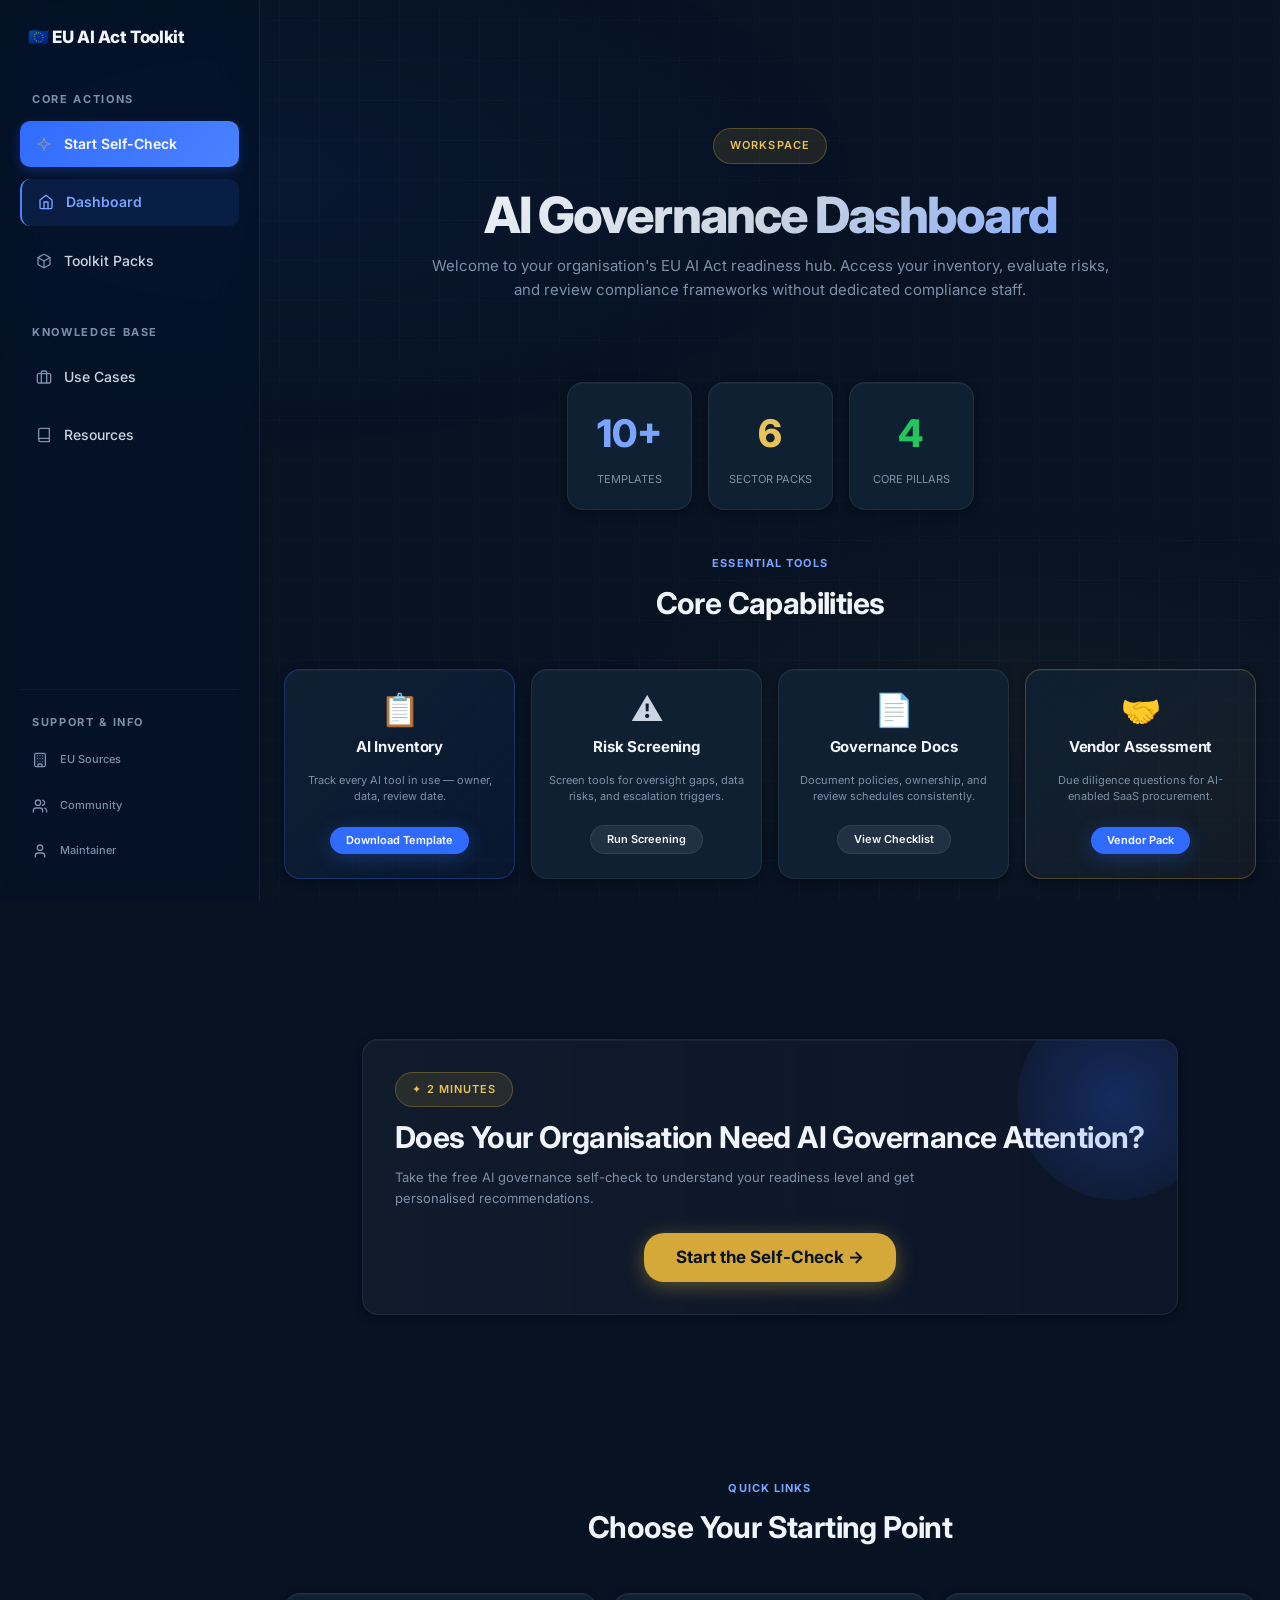
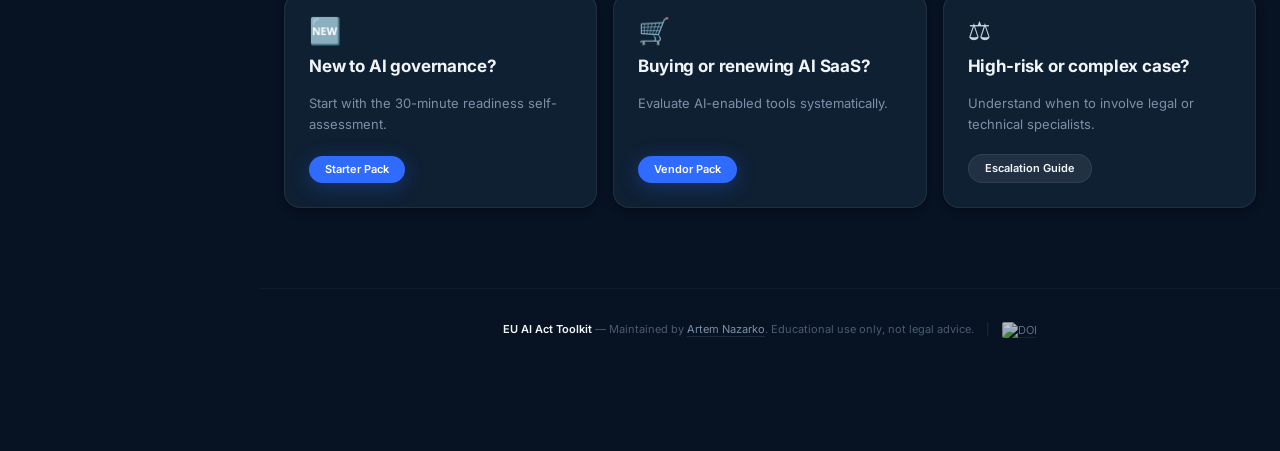
==== commit 547907de: "style(docs): Restyle DOI badge to be compact, inline and located only in footers of all pages" ====
--- a/docs/index.html
+++ b/docs/index.html
@@ -57,11 +57,6 @@
           <li><a href="maintainer.html"><svg xmlns="http://www.w3.org/2000/svg" width="16" height="16" viewBox="0 0 24 24" fill="none" stroke="currentColor" stroke-width="2" stroke-linecap="round" stroke-linejoin="round" class="nav-icon"><path d="M19 21v-2a4 4 0 0 0-4-4H9a4 4 0 0 0-4 4v2"></path><circle cx="12" cy="7" r="4"></circle></svg> Maintainer</a></li>
         </ul>
       </nav>
-      <div style="margin-top: var(--s-4); padding: 0 var(--s-3);">
-        <a href="https://doi.org/10.5281/zenodo.20277010" target="_blank" rel="noopener">
-          <img src="https://img.shields.io/badge/DOI-10.5281%2Fzenodo.20277010-blue.svg" alt="DOI" style="max-width: 100%; border-radius: 4px; display: block; opacity: 0.85; transition: opacity 0.2s;" onmouseover="this.style.opacity=1" onmouseout="this.style.opacity=0.85">
-        </a>
-      </div>
     </div>
   </aside>
 
@@ -191,7 +186,13 @@
 
     
     <footer class="simple-footer">
-      <p><strong>EU AI Act Toolkit</strong> — Maintained by <a href="maintainer.html">Artem Nazarko</a>. Educational use only, not legal advice.</p>
+      <div style="display: flex; justify-content: center; align-items: center; gap: var(--s-3); flex-wrap: wrap;">
+        <p style="margin: 0;"><strong>EU AI Act Toolkit</strong> — Maintained by <a href="maintainer.html">Artem Nazarko</a>. Educational use only, not legal advice.</p>
+        <span style="opacity: 0.4;">|</span>
+        <a href="https://doi.org/10.5281/zenodo.20277010" target="_blank" rel="noopener" style="display: inline-flex; align-items: center;">
+          <img src="https://img.shields.io/badge/DOI-10.5281%2Fzenodo.20277010-blue.svg" alt="DOI" style="height: 16px; opacity: 0.75; transition: opacity 0.2s; border-radius: 2px;" onmouseover="this.style.opacity=1" onmouseout="this.style.opacity=0.75">
+        </a>
+      </div>
     </footer>
 
   </main>
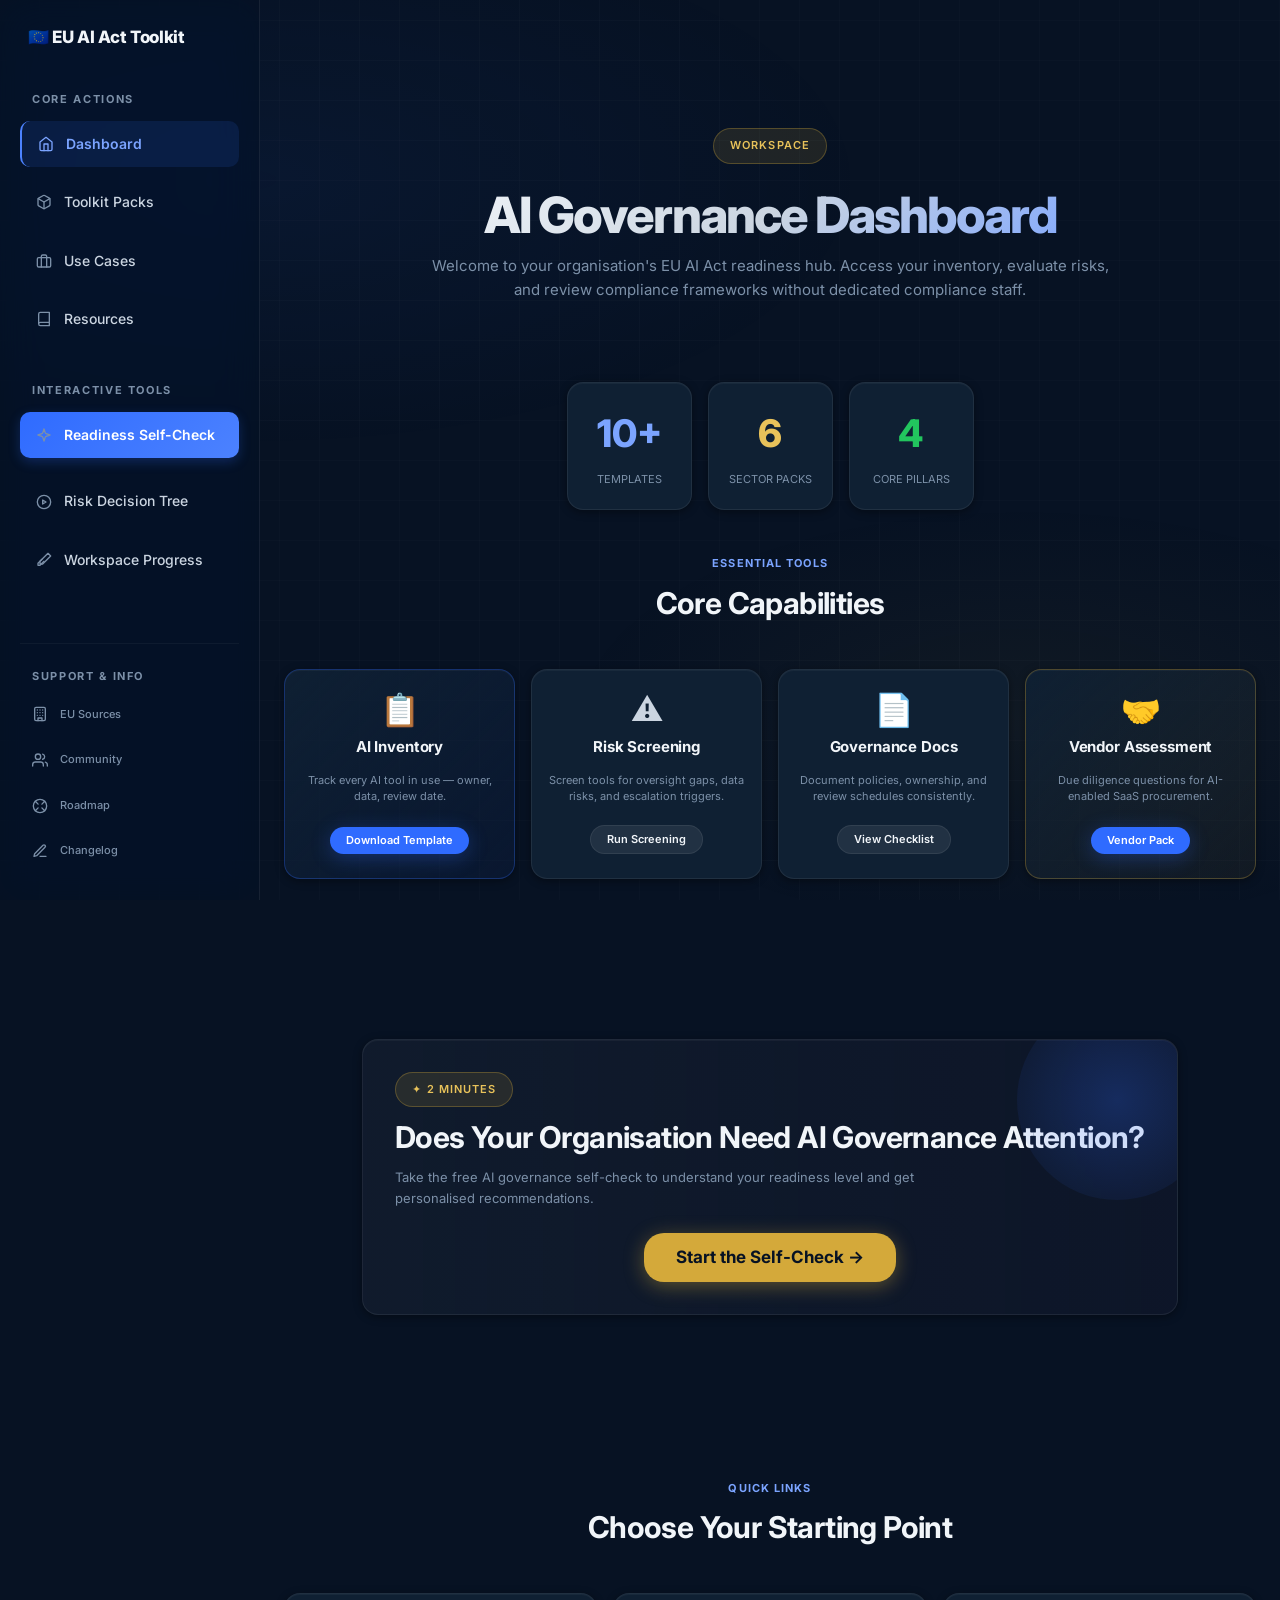
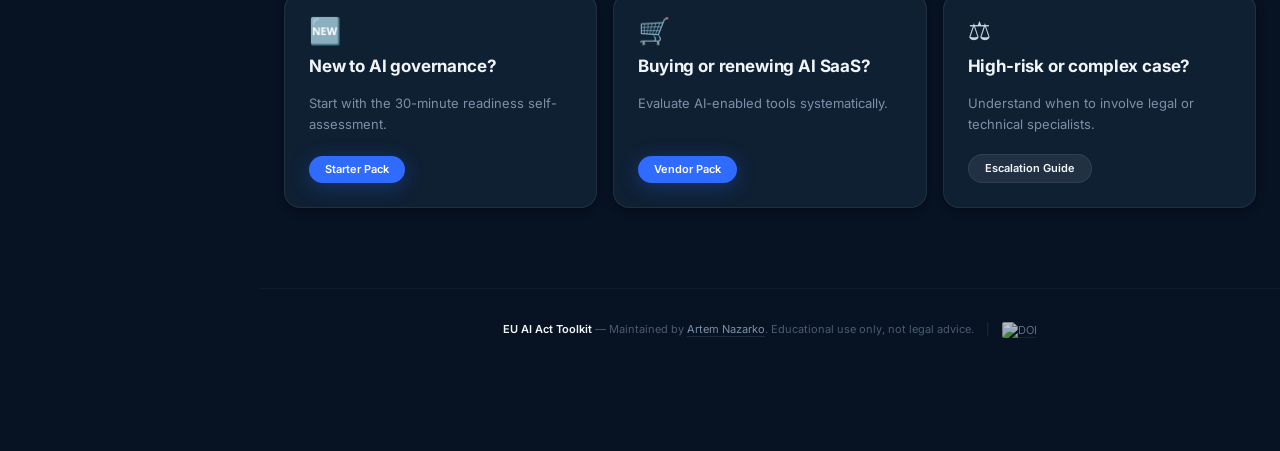
==== commit 9e9d81b5: "fix(interactive): Resolve site.js syntax error and unify sidebars under new Interactive Tools sectio" ====
--- a/docs/index.html
+++ b/docs/index.html
@@ -24,26 +24,28 @@
 
 <div class="layout-wrapper">
   
-  <aside class="sidebar">
+    <aside class="sidebar">
     <a href="index.html" class="logo">🇪🇺 EU AI Act Toolkit</a>
     
     <div class="nav-section">
       <div class="nav-section-title">Core Actions</div>
       <nav>
         <ul>
-          <li><a href="quiz.html" class="nav-cta"><svg xmlns="http://www.w3.org/2000/svg" width="16" height="16" viewBox="0 0 24 24" fill="none" stroke="currentColor" stroke-width="2" stroke-linecap="round" stroke-linejoin="round" class="nav-icon"><path d="m12 3-1.912 5.813a2 2 0 0 1-1.275 1.275L3 12l5.813 1.912a2 2 0 0 1 1.275 1.275L12 21l1.912-5.813a2 2 0 0 1 1.275-1.275L21 12l-5.813-1.912a2 2 0 0 1-1.275-1.275L12 3Z"></path></svg> Start Self-Check</a></li>
-          <li><a href="index.html" class="active"><svg xmlns="http://www.w3.org/2000/svg" width="16" height="16" viewBox="0 0 24 24" fill="none" stroke="currentColor" stroke-width="2" stroke-linecap="round" stroke-linejoin="round" class="nav-icon"><path d="m3 9 9-7 9 7v11a2 2 0 0 1-2 2H5a2 2 0 0 1-2-2z"></path><polyline points="9 22 9 12 15 12 15 22"></polyline></svg> Dashboard</a></li>
+          <li><a href="index.html"><svg xmlns="http://www.w3.org/2000/svg" width="16" height="16" viewBox="0 0 24 24" fill="none" stroke="currentColor" stroke-width="2" stroke-linecap="round" stroke-linejoin="round" class="nav-icon"><path d="m3 9 9-7 9 7v11a2 2 0 0 1-2 2H5a2 2 0 0 1-2-2z"></path><polyline points="9 22 9 12 15 12 15 22"></polyline></svg> Dashboard</a></li>
           <li><a href="packs.html"><svg xmlns="http://www.w3.org/2000/svg" width="16" height="16" viewBox="0 0 24 24" fill="none" stroke="currentColor" stroke-width="2" stroke-linecap="round" stroke-linejoin="round" class="nav-icon"><path d="M21 8a2 2 0 0 0-1-1.73l-7-4a2 2 0 0 0-2 0l-7 4A2 2 0 0 0 3 8v8a2 2 0 0 0 1 1.73l7 4a2 2 0 0 0 2 0l7-4A2 2 0 0 0 21 16Z"></path><path d="m3.3 7 8.7 5 8.7-5"></path><path d="M12 22V12"></path></svg> Toolkit Packs</a></li>
+          <li><a href="use-cases.html"><svg xmlns="http://www.w3.org/2000/svg" width="16" height="16" viewBox="0 0 24 24" fill="none" stroke="currentColor" stroke-width="2" stroke-linecap="round" stroke-linejoin="round" class="nav-icon"><rect width="20" height="14" x="2" y="7" rx="2" ry="2"></rect><path d="M16 21V5a2 2 0 0 0-2-2h-4a2 2 0 0 0-2 2v16"></path></svg> Use Cases</a></li>
+          <li><a href="resources.html"><svg xmlns="http://www.w3.org/2000/svg" width="16" height="16" viewBox="0 0 24 24" fill="none" stroke="currentColor" stroke-width="2" stroke-linecap="round" stroke-linejoin="round" class="nav-icon"><path d="M4 19.5v-15A2.5 2.5 0 0 1 6.5 2H20v20H6.5a2.5 2.5 0 0 1 0-5H20"></path></svg> Resources</a></li>
         </ul>
       </nav>
     </div>
 
     <div class="nav-section">
-      <div class="nav-section-title">Knowledge Base</div>
+      <div class="nav-section-title">Interactive Tools</div>
       <nav>
         <ul>
-          <li><a href="use-cases.html"><svg xmlns="http://www.w3.org/2000/svg" width="16" height="16" viewBox="0 0 24 24" fill="none" stroke="currentColor" stroke-width="2" stroke-linecap="round" stroke-linejoin="round" class="nav-icon"><rect width="20" height="14" x="2" y="7" rx="2" ry="2"></rect><path d="M16 21V5a2 2 0 0 0-2-2h-4a2 2 0 0 0-2 2v16"></path></svg> Use Cases</a></li>
-          <li><a href="resources.html"><svg xmlns="http://www.w3.org/2000/svg" width="16" height="16" viewBox="0 0 24 24" fill="none" stroke="currentColor" stroke-width="2" stroke-linecap="round" stroke-linejoin="round" class="nav-icon"><path d="M4 19.5v-15A2.5 2.5 0 0 1 6.5 2H20v20H6.5a2.5 2.5 0 0 1 0-5H20"></path></svg> Resources</a></li>
+          <li><a href="quiz.html" class="nav-cta" style="margin-bottom: 8px;"><svg xmlns="http://www.w3.org/2000/svg" width="16" height="16" viewBox="0 0 24 24" fill="none" stroke="currentColor" stroke-width="2" stroke-linecap="round" stroke-linejoin="round" class="nav-icon"><path d="m12 3-1.912 5.813a2 2 0 0 1-1.275 1.275L3 12l5.813 1.912a2 2 0 0 1 1.275 1.275L12 21l1.912-5.813a2 2 0 0 1 1.275-1.275L21 12l-5.813-1.912a2 2 0 0 1-1.275-1.275L12 3Z"></path></svg> Readiness Self-Check</a></li>
+          <li><a href="wizard.html"><svg xmlns="http://www.w3.org/2000/svg" width="16" height="16" viewBox="0 0 24 24" fill="none" stroke="currentColor" stroke-width="2" stroke-linecap="round" stroke-linejoin="round" class="nav-icon"><circle cx="12" cy="12" r="10"></circle><path d="m10 15 5-3-5-3v6Z"></path></svg> Risk Decision Tree</a></li>
+          <li><a href="packs.html#packs-progress-container"><svg xmlns="http://www.w3.org/2000/svg" width="16" height="16" viewBox="0 0 24 24" fill="none" stroke="currentColor" stroke-width="2" stroke-linecap="round" stroke-linejoin="round" class="nav-icon"><path d="m9 11-6 6v3h3l6-6"></path><path d="m18 2 4 4-12 12H6v-4L18 2Z"></path></svg> Workspace Progress</a></li>
         </ul>
       </nav>
     </div>
@@ -53,8 +55,9 @@
       <nav>
         <ul>
           <li><a href="official-sources.html"><svg xmlns="http://www.w3.org/2000/svg" width="16" height="16" viewBox="0 0 24 24" fill="none" stroke="currentColor" stroke-width="2" stroke-linecap="round" stroke-linejoin="round" class="nav-icon"><rect width="16" height="20" x="4" y="2" rx="2" ry="2"></rect><path d="M9 22v-4h6v4"></path><path d="M8 6h.01"></path><path d="M16 6h.01"></path><path d="M12 6h.01"></path><path d="M12 10h.01"></path><path d="M12 14h.01"></path><path d="M16 10h.01"></path><path d="M16 14h.01"></path><path d="M8 10h.01"></path><path d="M8 14h.01"></path></svg> EU Sources</a></li>
-          <li><a href="community.html"><svg xmlns="http://www.w3.org/2000/svg" width="16" height="16" viewBox="0 0 24 24" fill="none" stroke="currentColor" stroke-width="2" stroke-linecap="round" stroke-linejoin="round" class="nav-icon"><path d="M16 21v-2a4 4 0 0 0-4-4H6a4 4 0 0 0-4 4v2"></path><circle cx="9" cy="7" r="4"></circle><path d="M22 21v-2a4 4 0 0 0-3-3.87"></path><path d="M16 3.13a4 4 0 0 1 0 7.75"></path></svg> Community</a></li>
-          <li><a href="maintainer.html"><svg xmlns="http://www.w3.org/2000/svg" width="16" height="16" viewBox="0 0 24 24" fill="none" stroke="currentColor" stroke-width="2" stroke-linecap="round" stroke-linejoin="round" class="nav-icon"><path d="M19 21v-2a4 4 0 0 0-4-4H9a4 4 0 0 0-4 4v2"></path><circle cx="12" cy="7" r="4"></circle></svg> Maintainer</a></li>
+          <li><a href="community.html"><svg xmlns="http://www.w3.org/2000/svg" width="16" height="16" viewBox="0 0 24 24" fill="none" stroke="currentColor" stroke-width="2" stroke-linecap="round" stroke-linejoin="round" class="nav-icon"><path d="M17 21v-2a4 4 0 0 0-4-4H5a4 4 0 0 0-4 4v2"></path><circle cx="9" cy="7" r="4"></circle><path d="M23 21v-2a4 4 0 0 0-3-3.87"></path><path d="M16 3.13a4 4 0 0 1 0 7.75"></path></svg> Community</a></li>
+          <li><a href="roadmap.html"><svg xmlns="http://www.w3.org/2000/svg" width="16" height="16" viewBox="0 0 24 24" fill="none" stroke="currentColor" stroke-width="2" stroke-linecap="round" stroke-linejoin="round" class="nav-icon"><circle cx="12" cy="12" r="10"></circle><path d="m4.93 4.93 4.24 4.24"></path><path d="m14.83 9.17 4.24-4.24"></path><path d="m14.83 14.83 4.24 4.24"></path><path d="m9.17 14.83-4.24 4.24"></path></svg> Roadmap</a></li>
+          <li><a href="changelog.html"><svg xmlns="http://www.w3.org/2000/svg" width="16" height="16" viewBox="0 0 24 24" fill="none" stroke="currentColor" stroke-width="2" stroke-linecap="round" stroke-linejoin="round" class="nav-icon"><path d="M12 20h9"></path><path d="M16.5 3.5a2.12 2.12 0 0 1 3 3L7 19l-4 1 1-4Z"></path></svg> Changelog</a></li>
         </ul>
       </nav>
     </div>
@@ -70,6 +73,42 @@
         Welcome to your organisation's EU AI Act readiness hub. Access your inventory, evaluate risks, and review compliance frameworks without dedicated compliance staff.
       </p>
     </section>
+
+    <!-- Compliance Countdown Banner -->
+    <div id="compliance-countdown-banner" style="margin: 0 var(--s-3) var(--s-8) var(--s-3); padding: var(--s-4) var(--s-6); display: flex; flex-direction: column; gap: var(--s-3); background: linear-gradient(135deg, rgba(30, 41, 59, 0.7), rgba(15, 23, 42, 0.8)); border: 1px solid rgba(59, 130, 246, 0.2); box-shadow: 0 4px 20px rgba(0, 0, 0, 0.3); border-radius: 8px; position: relative; overflow: hidden; display: none;">
+      <div style="position: absolute; top: 0; left: 0; width: 4px; height: 100%; background: var(--blue-500);"></div>
+      <div style="display: flex; justify-content: space-between; align-items: center; flex-wrap: wrap; gap: var(--s-3);">
+        <div style="display: flex; align-items: center; gap: var(--s-3);">
+          <span style="font-size: 24px;">⏱️</span>
+          <div>
+            <h4 style="margin: 0; font-size: var(--text-base); font-weight: 700; color: #fff;" id="countdown-title">EU AI Act Deadline Coming Up</h4>
+            <p style="margin: 2px 0 0 0; font-size: var(--text-xs); color: var(--text-muted);" id="countdown-date">Aug 2, 2025</p>
+          </div>
+        </div>
+        <div style="display: flex; gap: var(--s-3); align-items: center;">
+          <div class="countdown-unit" style="display: flex; flex-direction: column; align-items: center; min-width: 50px; background: rgba(15, 23, 42, 0.6); padding: 4px var(--s-2); border-radius: 4px; border: 1px solid rgba(255,255,255,0.05);">
+            <span id="countdown-days" style="font-size: var(--text-lg); font-weight: 800; color: var(--blue-400);">--</span>
+            <span style="font-size: 9px; color: var(--text-faint); text-transform: uppercase; letter-spacing: 0.5px;">Days</span>
+          </div>
+          <div class="countdown-unit" style="display: flex; flex-direction: column; align-items: center; min-width: 50px; background: rgba(15, 23, 42, 0.6); padding: 4px var(--s-2); border-radius: 4px; border: 1px solid rgba(255,255,255,0.05);">
+            <span id="countdown-hours" style="font-size: var(--text-lg); font-weight: 800; color: var(--blue-400);">--</span>
+            <span style="font-size: 9px; color: var(--text-faint); text-transform: uppercase; letter-spacing: 0.5px;">Hrs</span>
+          </div>
+          <div class="countdown-unit" style="display: flex; flex-direction: column; align-items: center; min-width: 50px; background: rgba(15, 23, 42, 0.6); padding: 4px var(--s-2); border-radius: 4px; border: 1px solid rgba(255,255,255,0.05);">
+            <span id="countdown-mins" style="font-size: var(--text-lg); font-weight: 800; color: var(--blue-400);">--</span>
+            <span style="font-size: 9px; color: var(--text-faint); text-transform: uppercase; letter-spacing: 0.5px;">Mins</span>
+          </div>
+          <div class="countdown-unit" style="display: flex; flex-direction: column; align-items: center; min-width: 50px; background: rgba(15, 23, 42, 0.6); padding: 4px var(--s-2); border-radius: 4px; border: 1px solid rgba(255,255,255,0.05);">
+            <span id="countdown-secs" style="font-size: var(--text-lg); font-weight: 800; color: var(--blue-400);">--</span>
+            <span style="font-size: 9px; color: var(--text-faint); text-transform: uppercase; letter-spacing: 0.5px;">Secs</span>
+          </div>
+        </div>
+      </div>
+      <!-- Mini Timeline Progress -->
+      <div style="background: rgba(255,255,255,0.05); height: 4px; border-radius: 2px; overflow: hidden; position: relative;">
+        <div id="countdown-progress" style="background: linear-gradient(90deg, var(--blue-500), var(--blue-400)); height: 100%; width: 0%; transition: width 1s linear;"></div>
+      </div>
+    </div>
 
     <!-- Quick Stats -->
     <section style="padding-top: 0; padding-bottom: var(--s-10);">
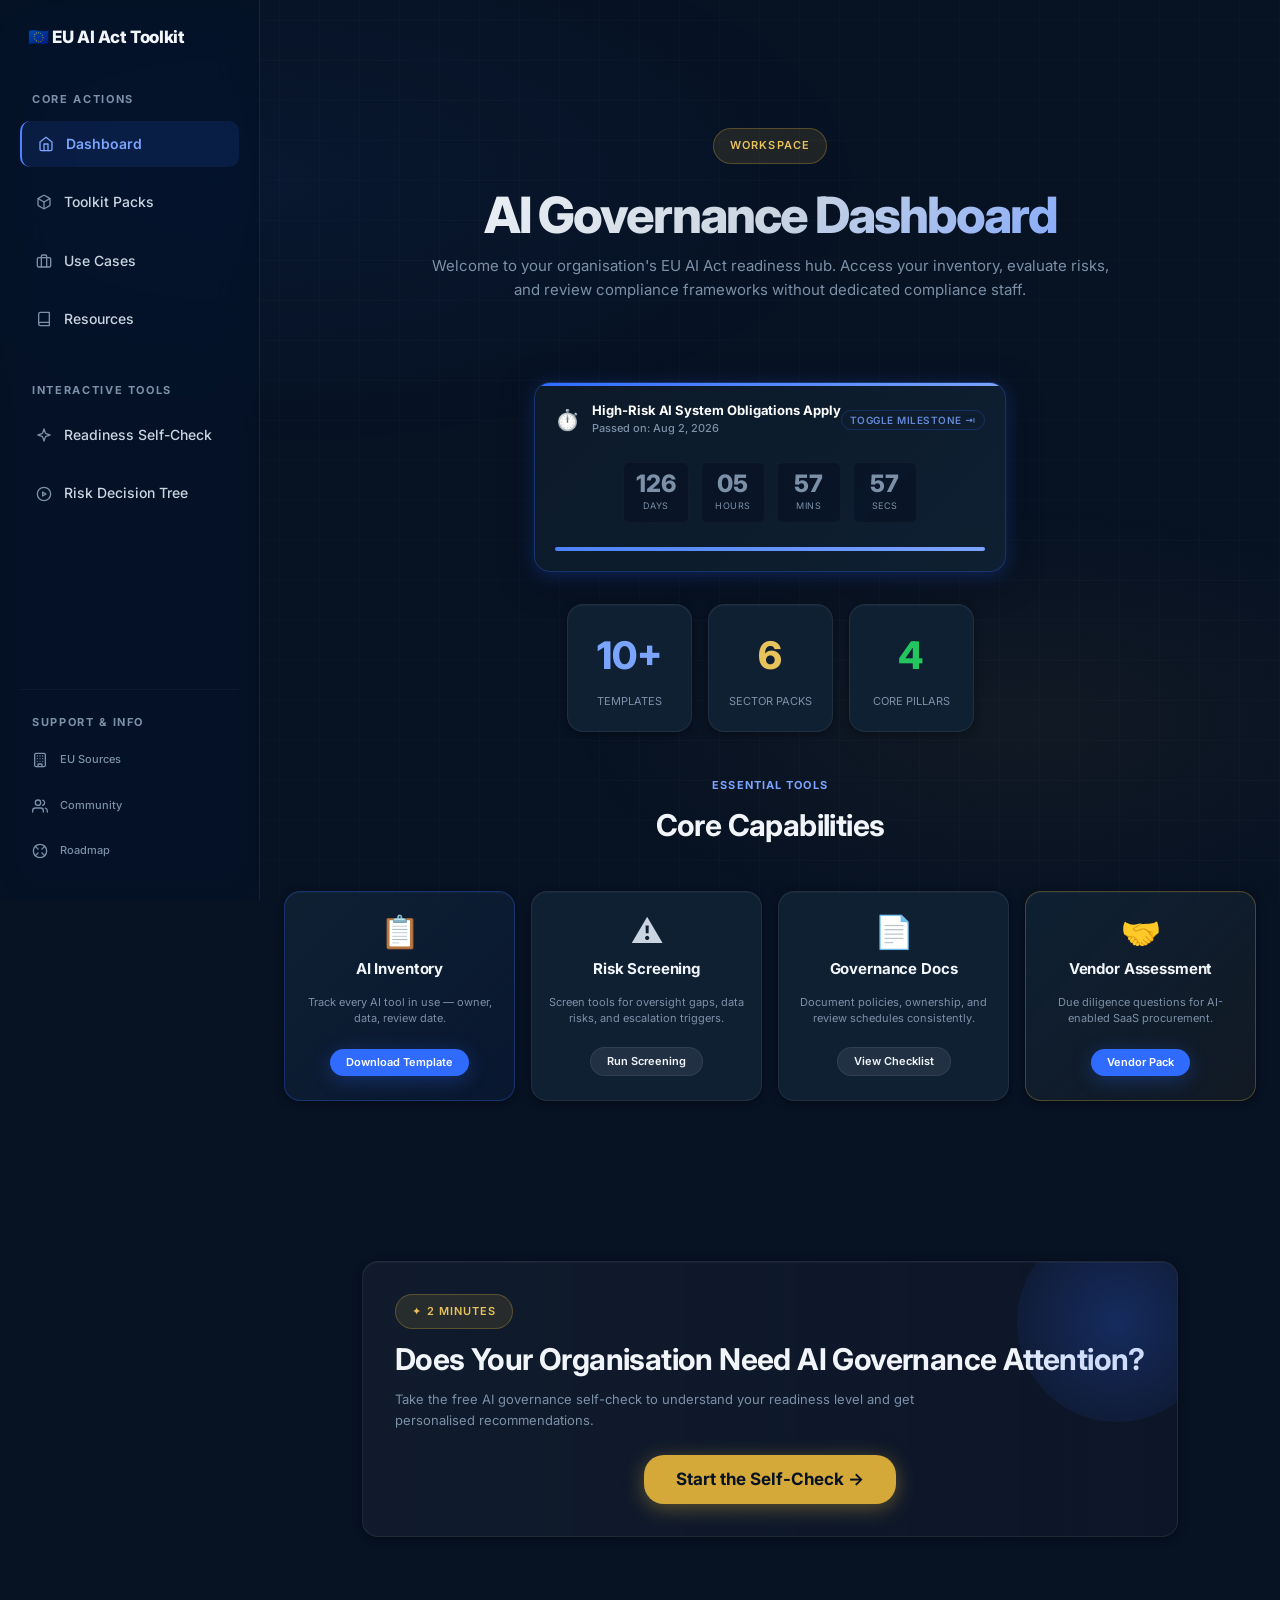
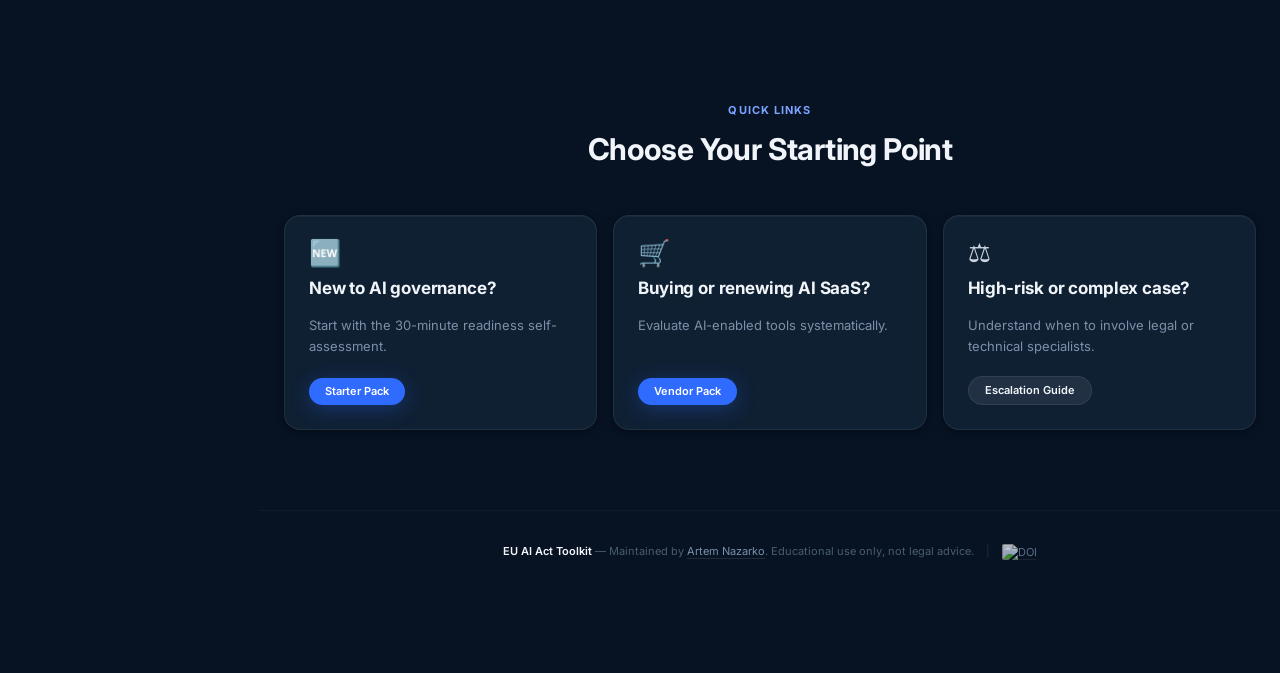
==== commit 45d32716: "feat(ux): Premium horizontal nav, interactive countdown & unified sidebar" ====
--- a/docs/index.html
+++ b/docs/index.html
@@ -24,7 +24,7 @@
 
 <div class="layout-wrapper">
   
-    <aside class="sidebar">
+      <aside class="sidebar">
     <a href="index.html" class="logo">🇪🇺 EU AI Act Toolkit</a>
     
     <div class="nav-section">
@@ -43,9 +43,8 @@
       <div class="nav-section-title">Interactive Tools</div>
       <nav>
         <ul>
-          <li><a href="quiz.html" class="nav-cta" style="margin-bottom: 8px;"><svg xmlns="http://www.w3.org/2000/svg" width="16" height="16" viewBox="0 0 24 24" fill="none" stroke="currentColor" stroke-width="2" stroke-linecap="round" stroke-linejoin="round" class="nav-icon"><path d="m12 3-1.912 5.813a2 2 0 0 1-1.275 1.275L3 12l5.813 1.912a2 2 0 0 1 1.275 1.275L12 21l1.912-5.813a2 2 0 0 1 1.275-1.275L21 12l-5.813-1.912a2 2 0 0 1-1.275-1.275L12 3Z"></path></svg> Readiness Self-Check</a></li>
+          <li><a href="quiz.html"><svg xmlns="http://www.w3.org/2000/svg" width="16" height="16" viewBox="0 0 24 24" fill="none" stroke="currentColor" stroke-width="2" stroke-linecap="round" stroke-linejoin="round" class="nav-icon"><path d="m12 3-1.912 5.813a2 2 0 0 1-1.275 1.275L3 12l5.813 1.912a2 2 0 0 1 1.275 1.275L12 21l1.912-5.813a2 2 0 0 1 1.275-1.275L21 12l-5.813-1.912a2 2 0 0 1-1.275-1.275L12 3Z"></path></svg> Readiness Self-Check</a></li>
           <li><a href="wizard.html"><svg xmlns="http://www.w3.org/2000/svg" width="16" height="16" viewBox="0 0 24 24" fill="none" stroke="currentColor" stroke-width="2" stroke-linecap="round" stroke-linejoin="round" class="nav-icon"><circle cx="12" cy="12" r="10"></circle><path d="m10 15 5-3-5-3v6Z"></path></svg> Risk Decision Tree</a></li>
-          <li><a href="packs.html#packs-progress-container"><svg xmlns="http://www.w3.org/2000/svg" width="16" height="16" viewBox="0 0 24 24" fill="none" stroke="currentColor" stroke-width="2" stroke-linecap="round" stroke-linejoin="round" class="nav-icon"><path d="m9 11-6 6v3h3l6-6"></path><path d="m18 2 4 4-12 12H6v-4L18 2Z"></path></svg> Workspace Progress</a></li>
         </ul>
       </nav>
     </div>
@@ -57,7 +56,6 @@
           <li><a href="official-sources.html"><svg xmlns="http://www.w3.org/2000/svg" width="16" height="16" viewBox="0 0 24 24" fill="none" stroke="currentColor" stroke-width="2" stroke-linecap="round" stroke-linejoin="round" class="nav-icon"><rect width="16" height="20" x="4" y="2" rx="2" ry="2"></rect><path d="M9 22v-4h6v4"></path><path d="M8 6h.01"></path><path d="M16 6h.01"></path><path d="M12 6h.01"></path><path d="M12 10h.01"></path><path d="M12 14h.01"></path><path d="M16 10h.01"></path><path d="M16 14h.01"></path><path d="M8 10h.01"></path><path d="M8 14h.01"></path></svg> EU Sources</a></li>
           <li><a href="community.html"><svg xmlns="http://www.w3.org/2000/svg" width="16" height="16" viewBox="0 0 24 24" fill="none" stroke="currentColor" stroke-width="2" stroke-linecap="round" stroke-linejoin="round" class="nav-icon"><path d="M17 21v-2a4 4 0 0 0-4-4H5a4 4 0 0 0-4 4v2"></path><circle cx="9" cy="7" r="4"></circle><path d="M23 21v-2a4 4 0 0 0-3-3.87"></path><path d="M16 3.13a4 4 0 0 1 0 7.75"></path></svg> Community</a></li>
           <li><a href="roadmap.html"><svg xmlns="http://www.w3.org/2000/svg" width="16" height="16" viewBox="0 0 24 24" fill="none" stroke="currentColor" stroke-width="2" stroke-linecap="round" stroke-linejoin="round" class="nav-icon"><circle cx="12" cy="12" r="10"></circle><path d="m4.93 4.93 4.24 4.24"></path><path d="m14.83 9.17 4.24-4.24"></path><path d="m14.83 14.83 4.24 4.24"></path><path d="m9.17 14.83-4.24 4.24"></path></svg> Roadmap</a></li>
-          <li><a href="changelog.html"><svg xmlns="http://www.w3.org/2000/svg" width="16" height="16" viewBox="0 0 24 24" fill="none" stroke="currentColor" stroke-width="2" stroke-linecap="round" stroke-linejoin="round" class="nav-icon"><path d="M12 20h9"></path><path d="M16.5 3.5a2.12 2.12 0 0 1 3 3L7 19l-4 1 1-4Z"></path></svg> Changelog</a></li>
         </ul>
       </nav>
     </div>
@@ -74,39 +72,44 @@
       </p>
     </section>
 
-    <!-- Compliance Countdown Banner -->
-    <div id="compliance-countdown-banner" style="margin: 0 var(--s-3) var(--s-8) var(--s-3); padding: var(--s-4) var(--s-6); display: flex; flex-direction: column; gap: var(--s-3); background: linear-gradient(135deg, rgba(30, 41, 59, 0.7), rgba(15, 23, 42, 0.8)); border: 1px solid rgba(59, 130, 246, 0.2); box-shadow: 0 4px 20px rgba(0, 0, 0, 0.3); border-radius: 8px; position: relative; overflow: hidden; display: none;">
-      <div style="position: absolute; top: 0; left: 0; width: 4px; height: 100%; background: var(--blue-500);"></div>
-      <div style="display: flex; justify-content: space-between; align-items: center; flex-wrap: wrap; gap: var(--s-3);">
-        <div style="display: flex; align-items: center; gap: var(--s-3);">
-          <span style="font-size: 24px;">⏱️</span>
-          <div>
-            <h4 style="margin: 0; font-size: var(--text-base); font-weight: 700; color: #fff;" id="countdown-title">EU AI Act Deadline Coming Up</h4>
-            <p style="margin: 2px 0 0 0; font-size: var(--text-xs); color: var(--text-muted);" id="countdown-date">Aug 2, 2025</p>
-          </div>
-        </div>
-        <div style="display: flex; gap: var(--s-3); align-items: center;">
-          <div class="countdown-unit" style="display: flex; flex-direction: column; align-items: center; min-width: 50px; background: rgba(15, 23, 42, 0.6); padding: 4px var(--s-2); border-radius: 4px; border: 1px solid rgba(255,255,255,0.05);">
-            <span id="countdown-days" style="font-size: var(--text-lg); font-weight: 800; color: var(--blue-400);">--</span>
-            <span style="font-size: 9px; color: var(--text-faint); text-transform: uppercase; letter-spacing: 0.5px;">Days</span>
-          </div>
-          <div class="countdown-unit" style="display: flex; flex-direction: column; align-items: center; min-width: 50px; background: rgba(15, 23, 42, 0.6); padding: 4px var(--s-2); border-radius: 4px; border: 1px solid rgba(255,255,255,0.05);">
-            <span id="countdown-hours" style="font-size: var(--text-lg); font-weight: 800; color: var(--blue-400);">--</span>
-            <span style="font-size: 9px; color: var(--text-faint); text-transform: uppercase; letter-spacing: 0.5px;">Hrs</span>
-          </div>
-          <div class="countdown-unit" style="display: flex; flex-direction: column; align-items: center; min-width: 50px; background: rgba(15, 23, 42, 0.6); padding: 4px var(--s-2); border-radius: 4px; border: 1px solid rgba(255,255,255,0.05);">
-            <span id="countdown-mins" style="font-size: var(--text-lg); font-weight: 800; color: var(--blue-400);">--</span>
-            <span style="font-size: 9px; color: var(--text-faint); text-transform: uppercase; letter-spacing: 0.5px;">Mins</span>
-          </div>
-          <div class="countdown-unit" style="display: flex; flex-direction: column; align-items: center; min-width: 50px; background: rgba(15, 23, 42, 0.6); padding: 4px var(--s-2); border-radius: 4px; border: 1px solid rgba(255,255,255,0.05);">
-            <span id="countdown-secs" style="font-size: var(--text-lg); font-weight: 800; color: var(--blue-400);">--</span>
-            <span style="font-size: 9px; color: var(--text-faint); text-transform: uppercase; letter-spacing: 0.5px;">Secs</span>
-          </div>
-        </div>
-      </div>
-      <!-- Mini Timeline Progress -->
-      <div style="background: rgba(255,255,255,0.05); height: 4px; border-radius: 2px; overflow: hidden; position: relative;">
-        <div id="countdown-progress" style="background: linear-gradient(90deg, var(--blue-500), var(--blue-400)); height: 100%; width: 0%; transition: width 1s linear;"></div>
+    <!-- Interactive Compliance Countdown Widget -->
+    <div id="compliance-countdown-banner" class="card countdown-card" style="max-width: 480px; margin: 0 auto var(--s-8) auto; padding: var(--s-5); background: linear-gradient(135deg, rgba(13, 27, 42, 0.9), rgba(15, 32, 51, 0.95)); border: 1px solid var(--border-blue); box-shadow: var(--shadow-blue), var(--shadow-lg); border-radius: var(--r-lg); position: relative; overflow: hidden; display: none; cursor: pointer; transition: transform var(--t-fast), box-shadow var(--t-fast);" title="Click to switch deadline milestone">
+      <div style="position: absolute; top: 0; left: 0; width: 100%; height: 3px; background: linear-gradient(90deg, var(--blue-600), var(--blue-400));"></div>
+      
+      <div style="display: flex; flex-direction: column; gap: var(--s-4);">
+        <div style="display: flex; align-items: center; justify-content: space-between;">
+          <div style="display: flex; align-items: center; gap: var(--s-3);">
+            <span style="font-size: 20px;">⏱️</span>
+            <div>
+              <h4 style="margin: 0; font-size: var(--text-sm); font-weight: 700; color: #fff; line-height: 1.2;" id="countdown-title">EU AI Act Deadline</h4>
+              <p style="margin: 2px 0 0 0; font-size: var(--text-xs); color: var(--text-muted); font-weight: 500;" id="countdown-date">Loading...</p>
+            </div>
+          </div>
+          <button class="btn btn-outline" style="padding: 4px 8px; font-size: 10px; height: auto; text-transform: uppercase; letter-spacing: 0.5px; opacity: 0.8;" id="btn-next-deadline">Toggle Milestone ⇥</button>
+        </div>
+
+        <div style="display: flex; justify-content: center; gap: var(--s-3); align-items: center; margin: var(--s-2) 0;">
+          <div class="countdown-unit" style="display: flex; flex-direction: column; align-items: center; min-width: 64px; background: rgba(7, 18, 35, 0.6); padding: var(--s-2) var(--s-3); border-radius: var(--r-sm); border: 1px solid rgba(255,255,255,0.03);">
+            <span id="countdown-days" style="font-size: var(--text-xl); font-weight: 800; color: var(--blue-400); line-height: 1.1;">--</span>
+            <span style="font-size: 9px; color: var(--text-muted); text-transform: uppercase; letter-spacing: 0.5px; margin-top: 2px;">Days</span>
+          </div>
+          <div class="countdown-unit" style="display: flex; flex-direction: column; align-items: center; min-width: 64px; background: rgba(7, 18, 35, 0.6); padding: var(--s-2) var(--s-3); border-radius: var(--r-sm); border: 1px solid rgba(255,255,255,0.03);">
+            <span id="countdown-hours" style="font-size: var(--text-xl); font-weight: 800; color: var(--blue-400); line-height: 1.1;">--</span>
+            <span style="font-size: 9px; color: var(--text-muted); text-transform: uppercase; letter-spacing: 0.5px; margin-top: 2px;">Hours</span>
+          </div>
+          <div class="countdown-unit" style="display: flex; flex-direction: column; align-items: center; min-width: 64px; background: rgba(7, 18, 35, 0.6); padding: var(--s-2) var(--s-3); border-radius: var(--r-sm); border: 1px solid rgba(255,255,255,0.03);">
+            <span id="countdown-mins" style="font-size: var(--text-xl); font-weight: 800; color: var(--blue-400); line-height: 1.1;">--</span>
+            <span style="font-size: 9px; color: var(--text-muted); text-transform: uppercase; letter-spacing: 0.5px; margin-top: 2px;">Mins</span>
+          </div>
+          <div class="countdown-unit" style="display: flex; flex-direction: column; align-items: center; min-width: 64px; background: rgba(7, 18, 35, 0.6); padding: var(--s-2) var(--s-3); border-radius: var(--r-sm); border: 1px solid rgba(255,255,255,0.03);">
+            <span id="countdown-secs" style="font-size: var(--text-xl); font-weight: 800; color: var(--blue-400); line-height: 1.1;">--</span>
+            <span style="font-size: 9px; color: var(--text-muted); text-transform: uppercase; letter-spacing: 0.5px; margin-top: 2px;">Secs</span>
+          </div>
+        </div>
+
+        <div style="background: rgba(255,255,255,0.04); height: 4px; border-radius: 2px; overflow: hidden; position: relative;">
+          <div id="countdown-progress" style="background: linear-gradient(90deg, var(--blue-500), var(--blue-400)); height: 100%; width: 0%; transition: width 1s linear;"></div>
+        </div>
       </div>
     </div>
 
--- a/docs/assets/site.css
+++ b/docs/assets/site.css
@@ -1609,6 +1609,78 @@
   border-color: var(--blue-500);
 }
 
+/* ── Site Header (For horizontal full-width pages) ── */
+.site-header {
+  position: sticky;
+  top: 0;
+  background: rgba(7, 18, 35, 0.85);
+  backdrop-filter: blur(20px);
+  -webkit-backdrop-filter: blur(20px);
+  border-bottom: 1px solid var(--border);
+  z-index: 1000;
+  display: flex;
+  justify-content: space-between;
+  align-items: center;
+  padding: 0 var(--s-8);
+  height: var(--nav-h);
+}
+
+.site-header .logo {
+  margin-bottom: 0;
+  padding: 0;
+  font-size: var(--text-md);
+}
+
+.site-header .nav-links {
+  display: flex;
+  align-items: center;
+  gap: var(--s-6);
+  height: 100%;
+}
+
+.site-header .nav-links a {
+  font-size: var(--text-sm);
+  font-weight: 500;
+  color: var(--text-secondary);
+  text-decoration: none;
+  transition: color var(--t-fast);
+  display: flex;
+  align-items: center;
+  height: 100%;
+  border-bottom: 2px solid transparent;
+  padding: 0 var(--s-1);
+}
+
+.site-header .nav-links a:hover,
+.site-header .nav-links a.active {
+  color: var(--text-primary);
+  border-bottom-color: var(--blue-500);
+}
+
+.site-header select {
+  font-family: var(--font);
+  background: rgba(255,255,255,0.05);
+  border: 1px solid var(--border);
+  color: var(--text-primary);
+  padding: 6px 12px;
+  border-radius: var(--r-sm);
+  font-weight: 600;
+  font-size: 13px;
+  cursor: pointer;
+  outline: none;
+}
+.site-header select option {
+  background: var(--bg-surface);
+  color: var(--text-primary);
+}
+
+/* ── Interactive Countdown Card ── */
+.countdown-card:hover {
+  transform: translateY(-2px);
+  box-shadow: 0 8px 30px rgba(47, 107, 255, 0.40);
+  border-color: var(--blue-400) !important;
+}
+
 @media print {
   body {
     background: #fff;
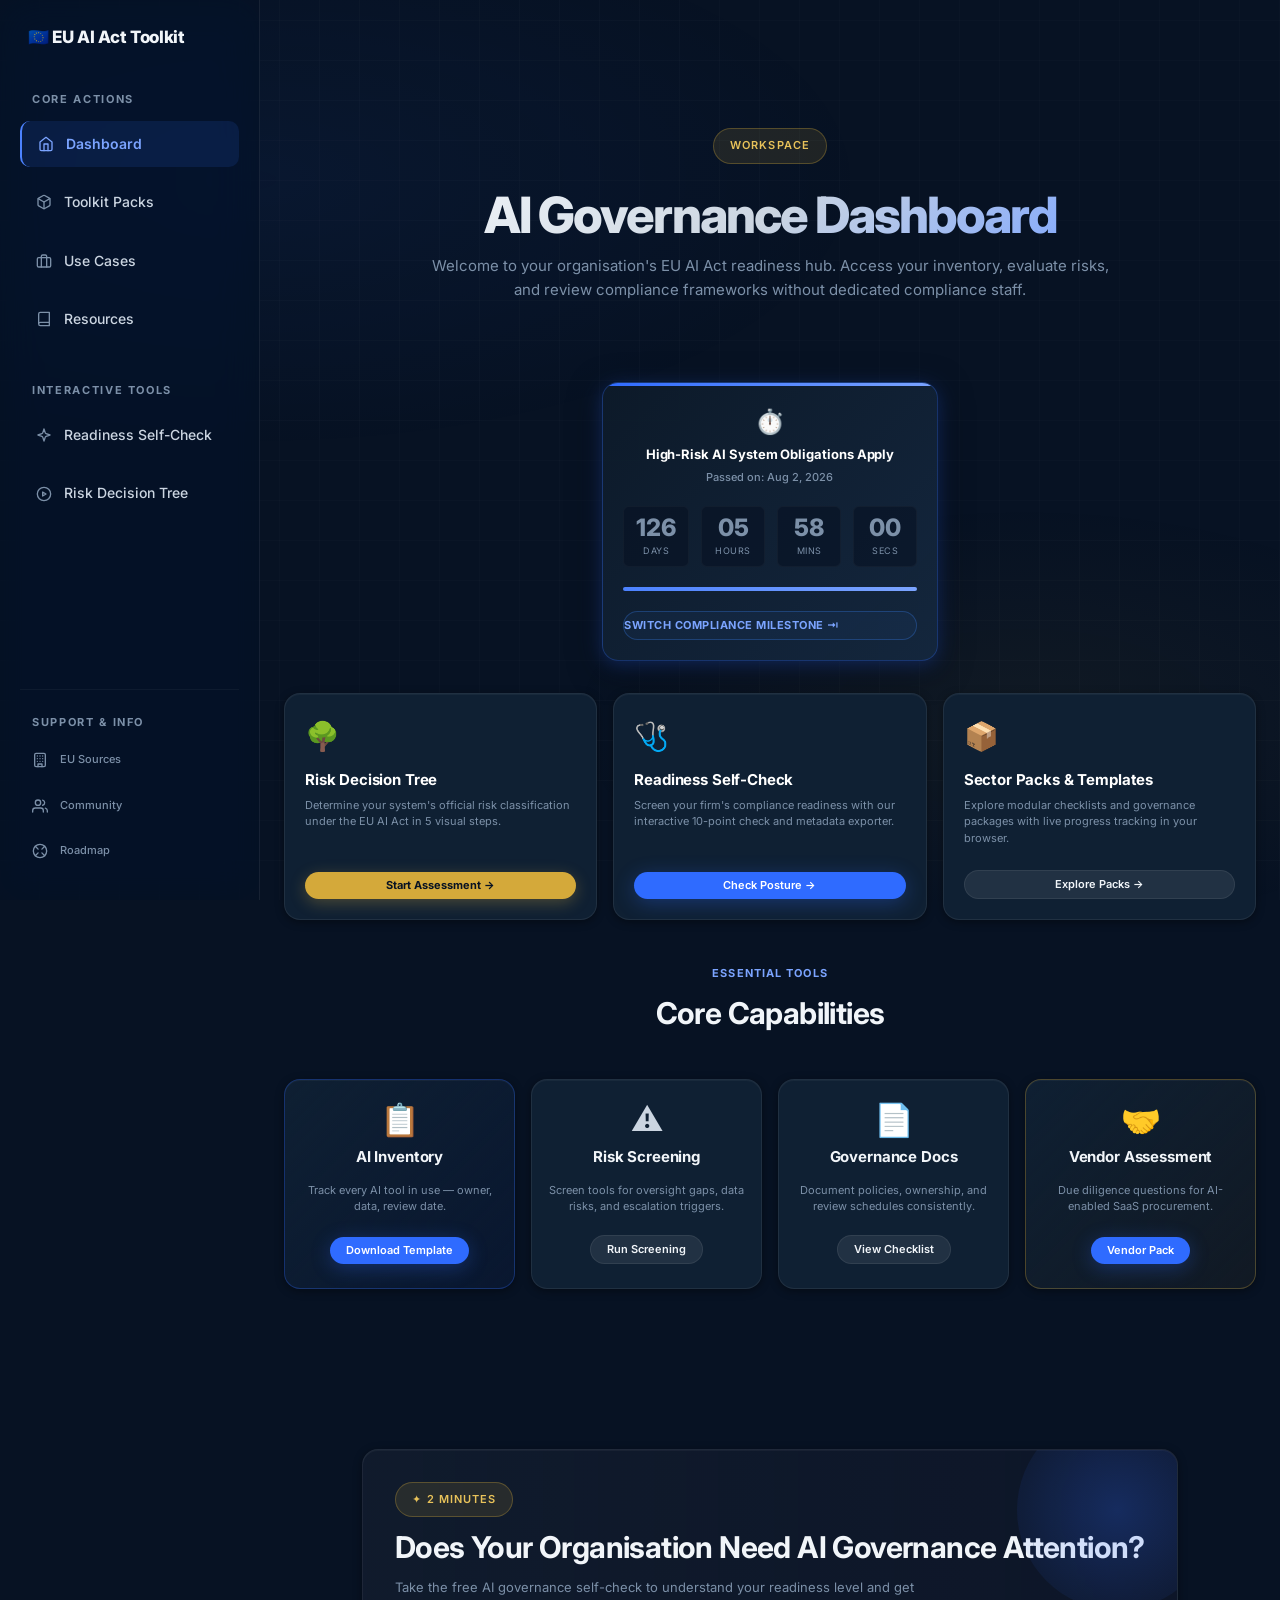
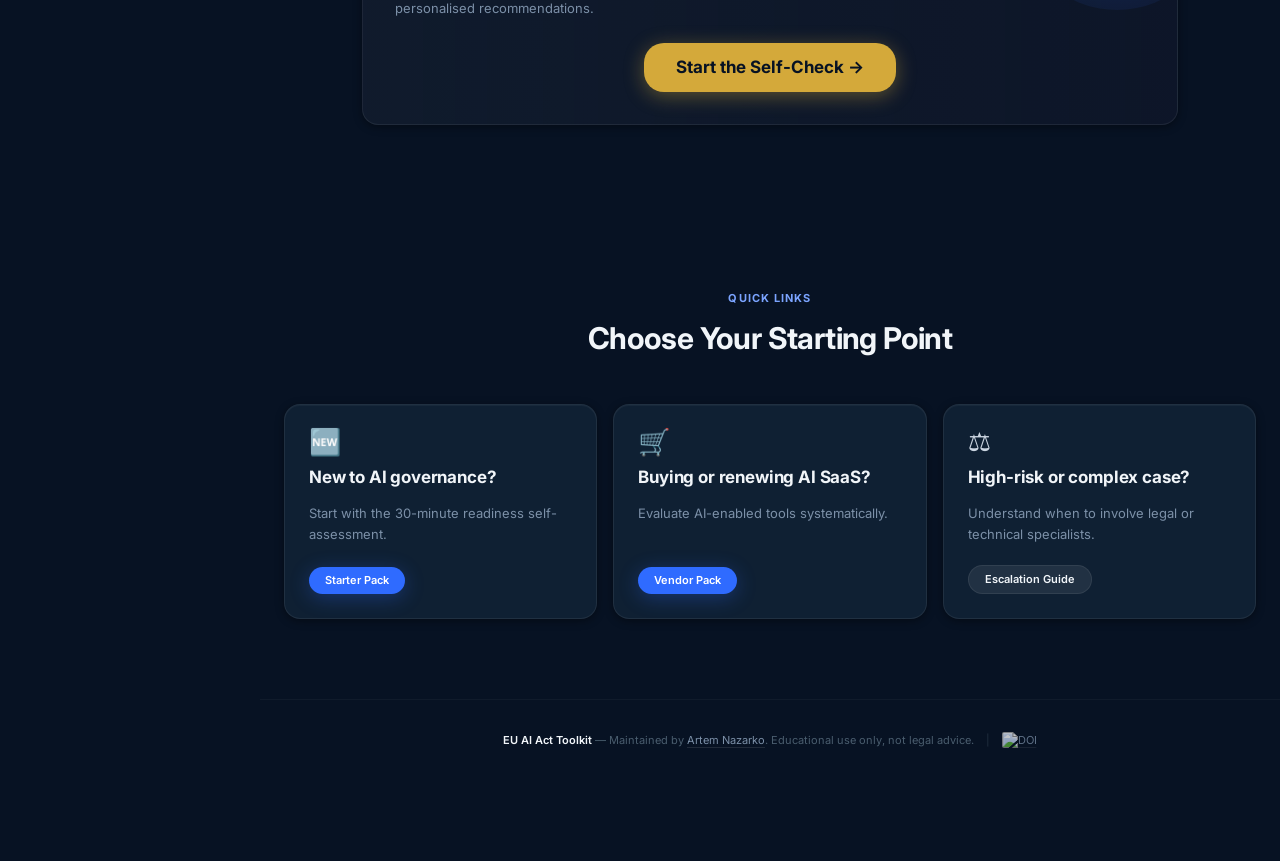
==== commit c06ae9f4: "feat(ux): Premium quick launch cards, centered countdown layout & sidebar wizard" ====
--- a/docs/index.html
+++ b/docs/index.html
@@ -24,7 +24,7 @@
 
 <div class="layout-wrapper">
   
-      <aside class="sidebar">
+          <aside class="sidebar">
     <a href="index.html" class="logo">🇪🇺 EU AI Act Toolkit</a>
     
     <div class="nav-section">
@@ -73,22 +73,19 @@
     </section>
 
     <!-- Interactive Compliance Countdown Widget -->
-    <div id="compliance-countdown-banner" class="card countdown-card" style="max-width: 480px; margin: 0 auto var(--s-8) auto; padding: var(--s-5); background: linear-gradient(135deg, rgba(13, 27, 42, 0.9), rgba(15, 32, 51, 0.95)); border: 1px solid var(--border-blue); box-shadow: var(--shadow-blue), var(--shadow-lg); border-radius: var(--r-lg); position: relative; overflow: hidden; display: none; cursor: pointer; transition: transform var(--t-fast), box-shadow var(--t-fast);" title="Click to switch deadline milestone">
+    <div id="compliance-countdown-banner" class="card countdown-card" style="max-width: 480px; margin: 0 auto var(--s-8) auto; padding: var(--s-5); background: linear-gradient(135deg, rgba(13, 27, 42, 0.95), rgba(20, 39, 62, 0.98)); border: 1px solid var(--border-blue); box-shadow: var(--shadow-blue), var(--shadow-lg); border-radius: var(--r-lg); position: relative; overflow: hidden; display: none; cursor: pointer; transition: transform var(--t-fast), box-shadow var(--t-fast);" title="Click to switch deadline milestone">
       <div style="position: absolute; top: 0; left: 0; width: 100%; height: 3px; background: linear-gradient(90deg, var(--blue-600), var(--blue-400));"></div>
       
       <div style="display: flex; flex-direction: column; gap: var(--s-4);">
-        <div style="display: flex; align-items: center; justify-content: space-between;">
-          <div style="display: flex; align-items: center; gap: var(--s-3);">
-            <span style="font-size: 20px;">⏱️</span>
-            <div>
-              <h4 style="margin: 0; font-size: var(--text-sm); font-weight: 700; color: #fff; line-height: 1.2;" id="countdown-title">EU AI Act Deadline</h4>
-              <p style="margin: 2px 0 0 0; font-size: var(--text-xs); color: var(--text-muted); font-weight: 500;" id="countdown-date">Loading...</p>
-            </div>
-          </div>
-          <button class="btn btn-outline" style="padding: 4px 8px; font-size: 10px; height: auto; text-transform: uppercase; letter-spacing: 0.5px; opacity: 0.8;" id="btn-next-deadline">Toggle Milestone ⇥</button>
-        </div>
-
-        <div style="display: flex; justify-content: center; gap: var(--s-3); align-items: center; margin: var(--s-2) 0;">
+        <div style="display: flex; align-items: center; justify-content: center; text-align: center;">
+          <div style="display: flex; flex-direction: column; align-items: center; gap: var(--s-1);">
+            <span style="font-size: 24px; margin-bottom: 2px;">⏱️</span>
+            <h4 style="margin: 0; font-size: var(--text-sm); font-weight: 700; color: #fff; line-height: 1.2;" id="countdown-title">EU AI Act Deadline</h4>
+            <p style="margin: 2px 0 0 0; font-size: var(--text-xs); color: var(--text-muted); font-weight: 500;" id="countdown-date">Loading...</p>
+          </div>
+        </div>
+
+        <div style="display: flex; justify-content: center; gap: var(--s-3); align-items: center; margin: var(--s-1) 0;">
           <div class="countdown-unit" style="display: flex; flex-direction: column; align-items: center; min-width: 64px; background: rgba(7, 18, 35, 0.6); padding: var(--s-2) var(--s-3); border-radius: var(--r-sm); border: 1px solid rgba(255,255,255,0.03);">
             <span id="countdown-days" style="font-size: var(--text-xl); font-weight: 800; color: var(--blue-400); line-height: 1.1;">--</span>
             <span style="font-size: 9px; color: var(--text-muted); text-transform: uppercase; letter-spacing: 0.5px; margin-top: 2px;">Days</span>
@@ -107,26 +104,50 @@
           </div>
         </div>
 
-        <div style="background: rgba(255,255,255,0.04); height: 4px; border-radius: 2px; overflow: hidden; position: relative;">
+        <div style="background: rgba(255,255,255,0.04); height: 4px; border-radius: 2px; overflow: hidden; position: relative; margin-bottom: var(--s-1);">
           <div id="countdown-progress" style="background: linear-gradient(90deg, var(--blue-500), var(--blue-400)); height: 100%; width: 0%; transition: width 1s linear;"></div>
         </div>
-      </div>
-    </div>
-
-    <!-- Quick Stats -->
+
+        <div style="display: flex; justify-content: center; width: 100%;">
+          <button class="btn btn-outline btn-sm" id="btn-next-deadline" style="width: 100%; font-size: 11px; text-transform: uppercase; letter-spacing: 0.5px; font-weight: 700; padding: var(--s-2) 0; height: auto; border-color: rgba(59, 130, 246, 0.3); background: rgba(59, 130, 246, 0.05); color: #fff;">
+            Switch Compliance Milestone ⇥
+          </button>
+        </div>
+      </div>
+    </div>
+
+    <!-- Interactive Quick Launch Tools -->
     <section style="padding-top: 0; padding-bottom: var(--s-10);">
       <div class="cards-grid-3">
-        <div class="card" style="align-items: center; padding: var(--s-5);">
-          <span style="font-size: var(--text-3xl); font-weight: 800; color: var(--blue-400);">10+</span>
-          <span style="font-size: var(--text-xs); color: var(--text-muted); text-transform: uppercase;">Templates</span>
-        </div>
-        <div class="card" style="align-items: center; padding: var(--s-5);">
-          <span style="font-size: var(--text-3xl); font-weight: 800; color: var(--gold-400);">6</span>
-          <span style="font-size: var(--text-xs); color: var(--text-muted); text-transform: uppercase;">Sector Packs</span>
-        </div>
-        <div class="card" style="align-items: center; padding: var(--s-5);">
-          <span style="font-size: var(--text-3xl); font-weight: 800; color: var(--green-500);">4</span>
-          <span style="font-size: var(--text-xs); color: var(--text-muted); text-transform: uppercase;">Core Pillars</span>
+        <div class="card" style="padding: var(--s-5); display: flex; flex-direction: column; justify-content: space-between; min-height: 200px; border: 1px solid var(--border); transition: transform var(--t-fast), border-color var(--t-fast);">
+          <div>
+            <div style="font-size: 28px; margin-bottom: var(--s-3);">🌳</div>
+            <h3 style="margin: 0 0 var(--s-2) 0; font-size: var(--text-base); font-weight: 700; color: #fff;">Risk Decision Tree</h3>
+            <p style="margin: 0; font-size: var(--text-xs); color: var(--text-muted); line-height: 1.5;">Determine your system's official risk classification under the EU AI Act in 5 visual steps.</p>
+          </div>
+          <div style="margin-top: var(--s-4);">
+            <a href="wizard.html" class="btn btn-gold btn-sm" style="width: 100%; text-align: center; justify-content: center; height: auto; padding: 8px var(--s-3);">Start Assessment →</a>
+          </div>
+        </div>
+        <div class="card" style="padding: var(--s-5); display: flex; flex-direction: column; justify-content: space-between; min-height: 200px; border: 1px solid var(--border); transition: transform var(--t-fast), border-color var(--t-fast);">
+          <div>
+            <div style="font-size: 28px; margin-bottom: var(--s-3);">🩺</div>
+            <h3 style="margin: 0 0 var(--s-2) 0; font-size: var(--text-base); font-weight: 700; color: #fff;">Readiness Self-Check</h3>
+            <p style="margin: 0; font-size: var(--text-xs); color: var(--text-muted); line-height: 1.5;">Screen your firm's compliance readiness with our interactive 10-point check and metadata exporter.</p>
+          </div>
+          <div style="margin-top: var(--s-4);">
+            <a href="quiz.html" class="btn btn-primary btn-sm" style="width: 100%; text-align: center; justify-content: center; height: auto; padding: 8px var(--s-3); background: var(--blue-600); border-color: var(--blue-600);">Check Posture →</a>
+          </div>
+        </div>
+        <div class="card" style="padding: var(--s-5); display: flex; flex-direction: column; justify-content: space-between; min-height: 200px; border: 1px solid var(--border); transition: transform var(--t-fast), border-color var(--t-fast);">
+          <div>
+            <div style="font-size: 28px; margin-bottom: var(--s-3);">📦</div>
+            <h3 style="margin: 0 0 var(--s-2) 0; font-size: var(--text-base); font-weight: 700; color: #fff;">Sector Packs & Templates</h3>
+            <p style="margin: 0; font-size: var(--text-xs); color: var(--text-muted); line-height: 1.5;">Explore modular checklists and governance packages with live progress tracking in your browser.</p>
+          </div>
+          <div style="margin-top: var(--s-4);">
+            <a href="packs.html" class="btn btn-secondary btn-sm" style="width: 100%; text-align: center; justify-content: center; height: auto; padding: 8px var(--s-3);">Explore Packs →</a>
+          </div>
         </div>
       </div>
     </section>
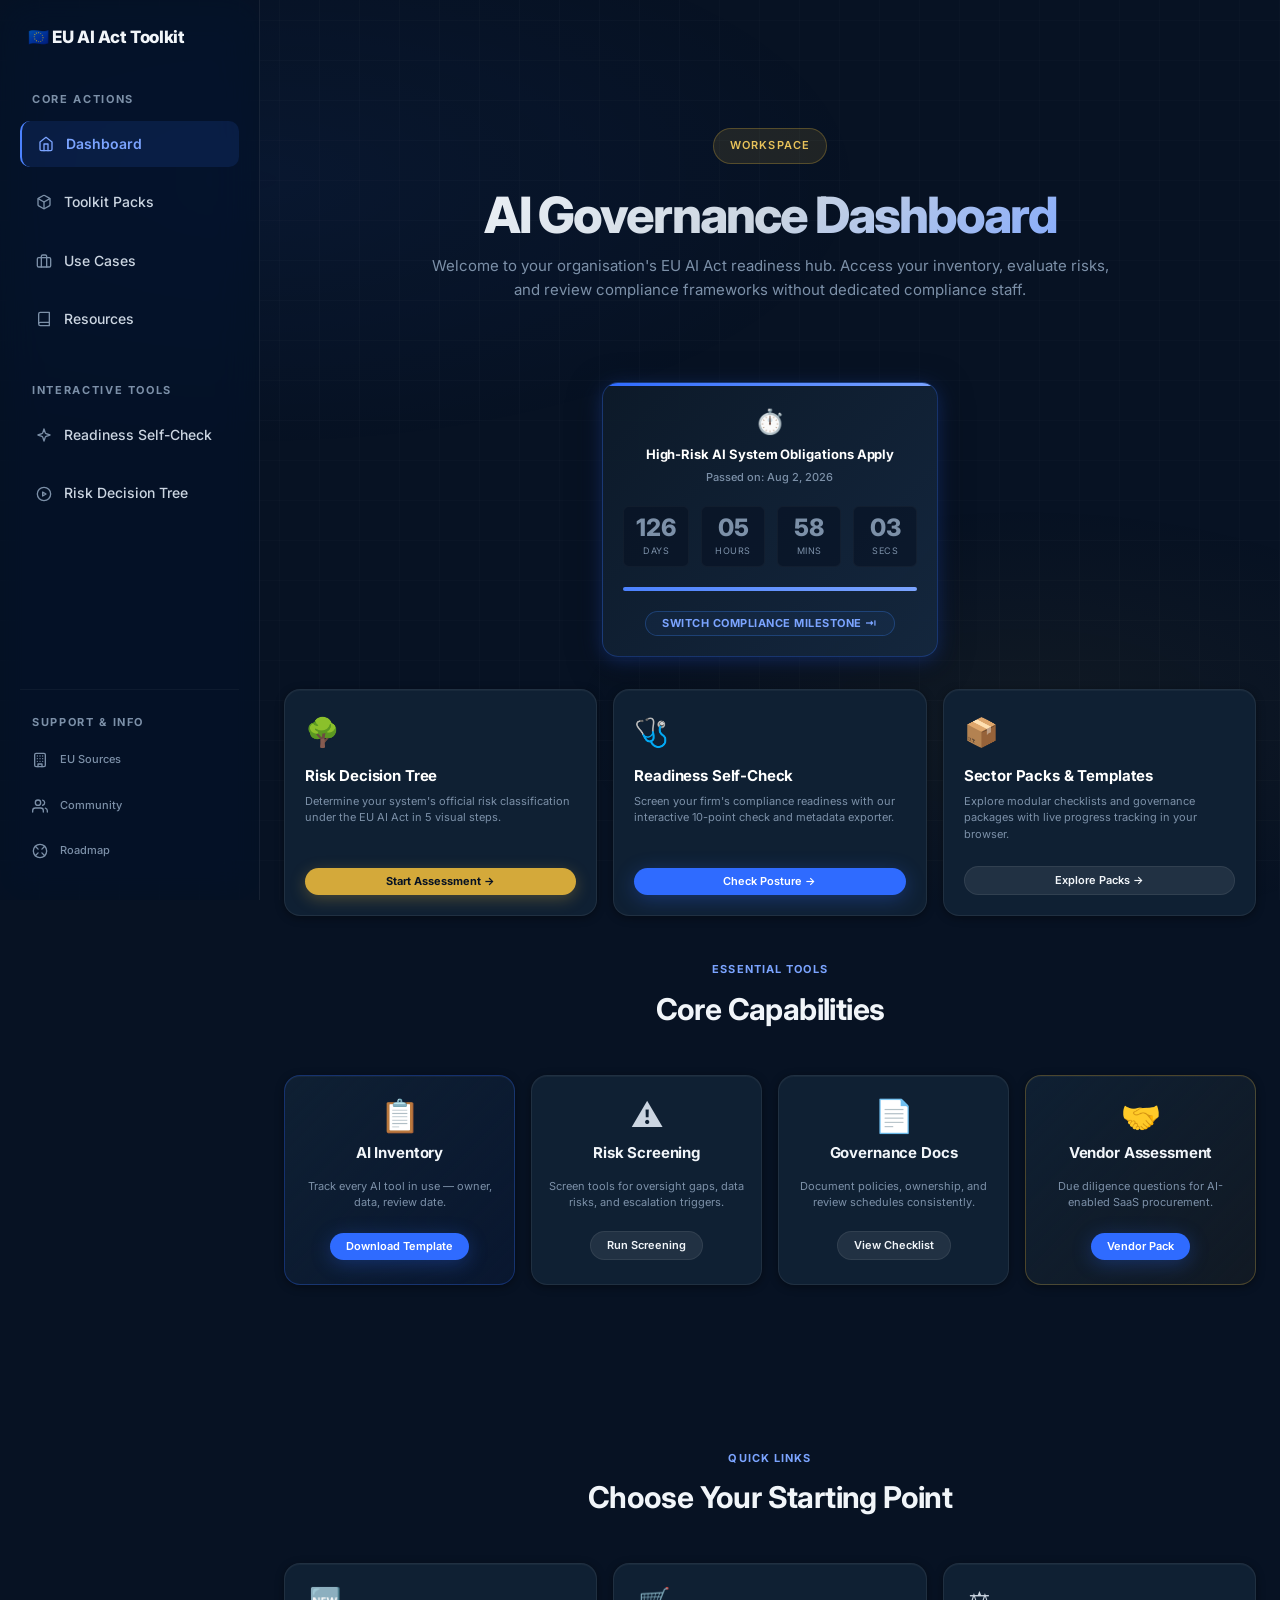
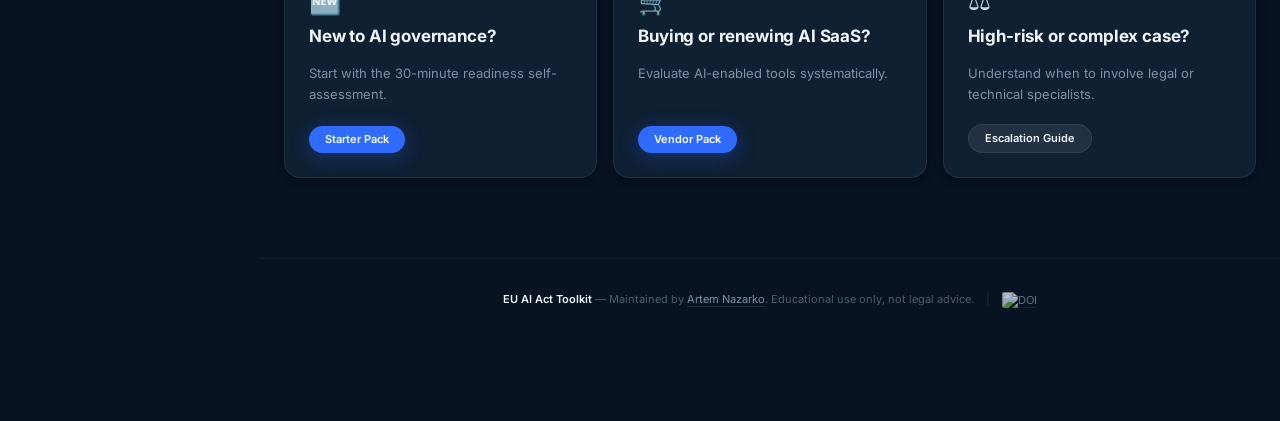
==== commit 2cec94ae: "feat(ux): Center and constrain wizard options, center and shrink milestone button, remove duplicate " ====
--- a/docs/index.html
+++ b/docs/index.html
@@ -109,7 +109,7 @@
         </div>
 
         <div style="display: flex; justify-content: center; width: 100%;">
-          <button class="btn btn-outline btn-sm" id="btn-next-deadline" style="width: 100%; font-size: 11px; text-transform: uppercase; letter-spacing: 0.5px; font-weight: 700; padding: var(--s-2) 0; height: auto; border-color: rgba(59, 130, 246, 0.3); background: rgba(59, 130, 246, 0.05); color: #fff;">
+          <button class="btn btn-outline btn-sm" id="btn-next-deadline" style="width: auto; font-size: 11px; text-transform: uppercase; letter-spacing: 0.5px; font-weight: 700; padding: 6px 16px; height: auto; border-color: rgba(59, 130, 246, 0.3); background: rgba(59, 130, 246, 0.05); color: #fff;">
             Switch Compliance Milestone ⇥
           </button>
         </div>
@@ -194,24 +194,6 @@
       </div>
     </section>
 
-    <!-- Quiz CTA Widget -->
-    <section>
-      <div class="card" style="display: flex; flex-wrap: wrap; gap: var(--s-6); align-items: center; position: relative; overflow: hidden; padding: var(--s-8); background: linear-gradient(to right, rgba(30, 41, 59, 0.4), rgba(15, 23, 42, 0.8));">
-        <div style="position: absolute; top: -40px; right: -40px; width: 200px; height: 200px; border-radius: 50%; background: radial-gradient(var(--blue-glow), transparent); pointer-events: none;"></div>
-        
-        <div style="flex: 1; min-width: 300px;">
-          <div class="hero-eyebrow" style="margin-bottom: var(--s-3);">✦ 2 minutes</div>
-          <h2 style="font-size: var(--text-2xl); margin-bottom: var(--s-3);">Does Your Organisation Need AI Governance Attention?</h2>
-          <p style="font-size: var(--text-sm); color: var(--text-muted); max-width: 520px; margin: 0; line-height: 1.6;">
-            Take the free AI governance self-check to understand your readiness level and get personalised recommendations.
-          </p>
-        </div>
-        
-        <div style="flex-shrink: 0;">
-          <a href="quiz.html" class="btn btn-gold btn-lg" style="box-shadow: 0 4px 20px rgba(212,169,58,0.4);">Start the Self-Check →</a>
-        </div>
-      </div>
-    </section>
 
     <!-- Jump Back In / Quick Links -->
     <section>
--- a/docs/assets/site.css
+++ b/docs/assets/site.css
@@ -1497,6 +1497,9 @@
   display: flex;
   flex-direction: column;
   gap: var(--s-3);
+  max-width: 680px;
+  margin: var(--s-6) auto var(--s-2) auto;
+  width: 100%;
 }
 .wizard-option {
   background: var(--bg-surface);
@@ -1510,8 +1513,10 @@
   justify-content: space-between;
 }
 .wizard-option:hover {
-  border-color: var(--border-blue);
-  background: var(--blue-100);
+  border-color: var(--blue-500);
+  background: rgba(59, 130, 246, 0.08);
+  transform: translateY(-1px);
+  box-shadow: 0 4px 12px rgba(59, 130, 246, 0.05);
 }
 .wizard-result {
   text-align: center;
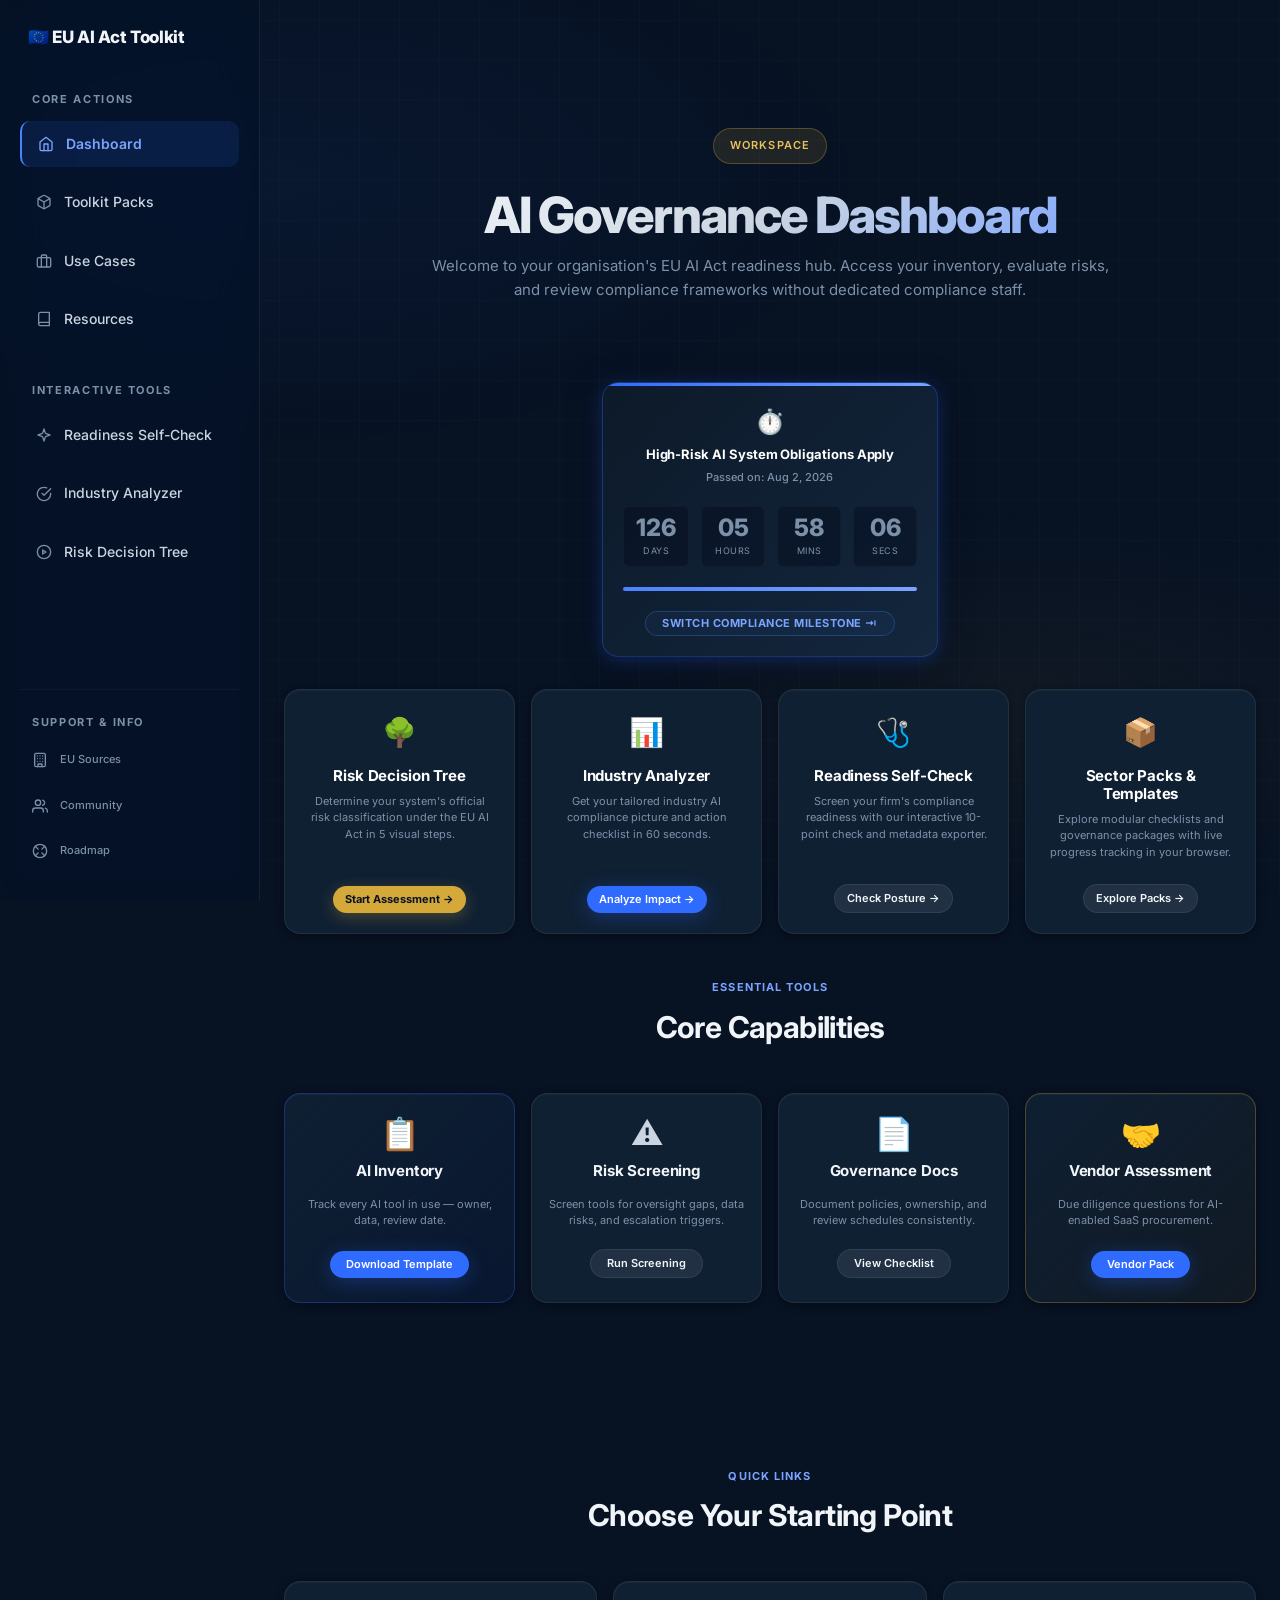
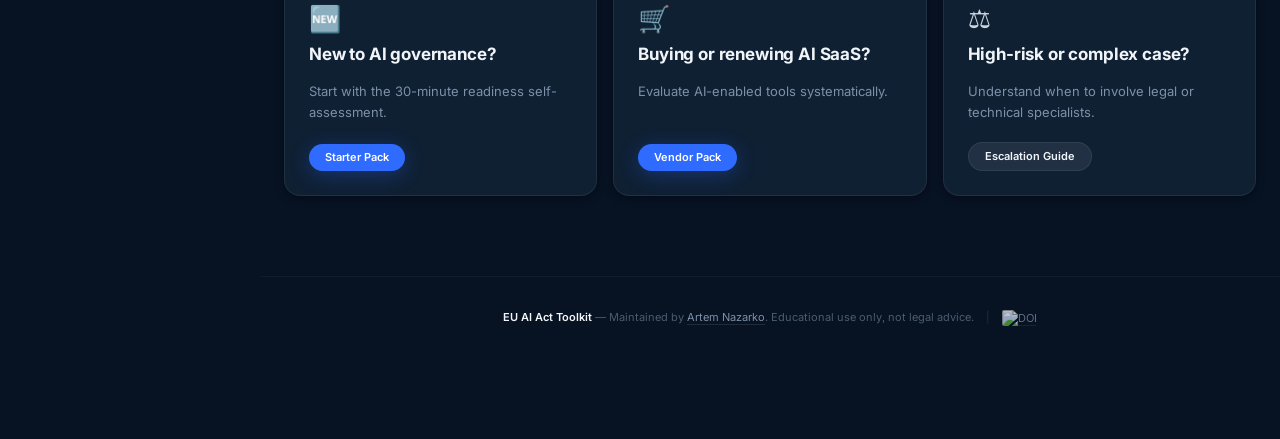
==== commit e1be85b2: "feat(quiz): Add tailored Industry AI Impact Analyzer and integrate it across all pages" ====
--- a/docs/index.html
+++ b/docs/index.html
@@ -44,6 +44,7 @@
       <nav>
         <ul>
           <li><a href="quiz.html"><svg xmlns="http://www.w3.org/2000/svg" width="16" height="16" viewBox="0 0 24 24" fill="none" stroke="currentColor" stroke-width="2" stroke-linecap="round" stroke-linejoin="round" class="nav-icon"><path d="m12 3-1.912 5.813a2 2 0 0 1-1.275 1.275L3 12l5.813 1.912a2 2 0 0 1 1.275 1.275L12 21l1.912-5.813a2 2 0 0 1 1.275-1.275L21 12l-5.813-1.912a2 2 0 0 1-1.275-1.275L12 3Z"></path></svg> Readiness Self-Check</a></li>
+          <li><a href="business-quiz.html"><svg xmlns="http://www.w3.org/2000/svg" width="16" height="16" viewBox="0 0 24 24" fill="none" stroke="currentColor" stroke-width="2" stroke-linecap="round" stroke-linejoin="round" class="nav-icon"><path d="M22 11.08V12a10 10 0 1 1-5.93-9.14"></path><polyline points="22 4 12 14.01 9 11.01"></polyline></svg> Industry Analyzer</a></li>
           <li><a href="wizard.html"><svg xmlns="http://www.w3.org/2000/svg" width="16" height="16" viewBox="0 0 24 24" fill="none" stroke="currentColor" stroke-width="2" stroke-linecap="round" stroke-linejoin="round" class="nav-icon"><circle cx="12" cy="12" r="10"></circle><path d="m10 15 5-3-5-3v6Z"></path></svg> Risk Decision Tree</a></li>
         </ul>
       </nav>
@@ -118,7 +119,7 @@
 
     <!-- Interactive Quick Launch Tools -->
     <section style="padding-top: 0; padding-bottom: var(--s-10);">
-      <div class="cards-grid-3">
+      <div class="cards-grid-4">
         <div class="card" style="padding: var(--s-5); display: flex; flex-direction: column; justify-content: space-between; min-height: 200px; border: 1px solid var(--border); transition: transform var(--t-fast), border-color var(--t-fast);">
           <div>
             <div style="font-size: 28px; margin-bottom: var(--s-3);">🌳</div>
@@ -131,12 +132,22 @@
         </div>
         <div class="card" style="padding: var(--s-5); display: flex; flex-direction: column; justify-content: space-between; min-height: 200px; border: 1px solid var(--border); transition: transform var(--t-fast), border-color var(--t-fast);">
           <div>
+            <div style="font-size: 28px; margin-bottom: var(--s-3);">📊</div>
+            <h3 style="margin: 0 0 var(--s-2) 0; font-size: var(--text-base); font-weight: 700; color: #fff;">Industry Analyzer</h3>
+            <p style="margin: 0; font-size: var(--text-xs); color: var(--text-muted); line-height: 1.5;">Get your tailored industry AI compliance picture and action checklist in 60 seconds.</p>
+          </div>
+          <div style="margin-top: var(--s-4);">
+            <a href="business-quiz.html" class="btn btn-primary btn-sm" style="width: 100%; text-align: center; justify-content: center; height: auto; padding: 8px var(--s-3); background: var(--blue-600); border-color: var(--blue-600);">Analyze Impact →</a>
+          </div>
+        </div>
+        <div class="card" style="padding: var(--s-5); display: flex; flex-direction: column; justify-content: space-between; min-height: 200px; border: 1px solid var(--border); transition: transform var(--t-fast), border-color var(--t-fast);">
+          <div>
             <div style="font-size: 28px; margin-bottom: var(--s-3);">🩺</div>
             <h3 style="margin: 0 0 var(--s-2) 0; font-size: var(--text-base); font-weight: 700; color: #fff;">Readiness Self-Check</h3>
             <p style="margin: 0; font-size: var(--text-xs); color: var(--text-muted); line-height: 1.5;">Screen your firm's compliance readiness with our interactive 10-point check and metadata exporter.</p>
           </div>
           <div style="margin-top: var(--s-4);">
-            <a href="quiz.html" class="btn btn-primary btn-sm" style="width: 100%; text-align: center; justify-content: center; height: auto; padding: 8px var(--s-3); background: var(--blue-600); border-color: var(--blue-600);">Check Posture →</a>
+            <a href="quiz.html" class="btn btn-secondary btn-sm" style="width: 100%; text-align: center; justify-content: center; height: auto; padding: 8px var(--s-3);">Check Posture →</a>
           </div>
         </div>
         <div class="card" style="padding: var(--s-5); display: flex; flex-direction: column; justify-content: space-between; min-height: 200px; border: 1px solid var(--border); transition: transform var(--t-fast), border-color var(--t-fast);">
